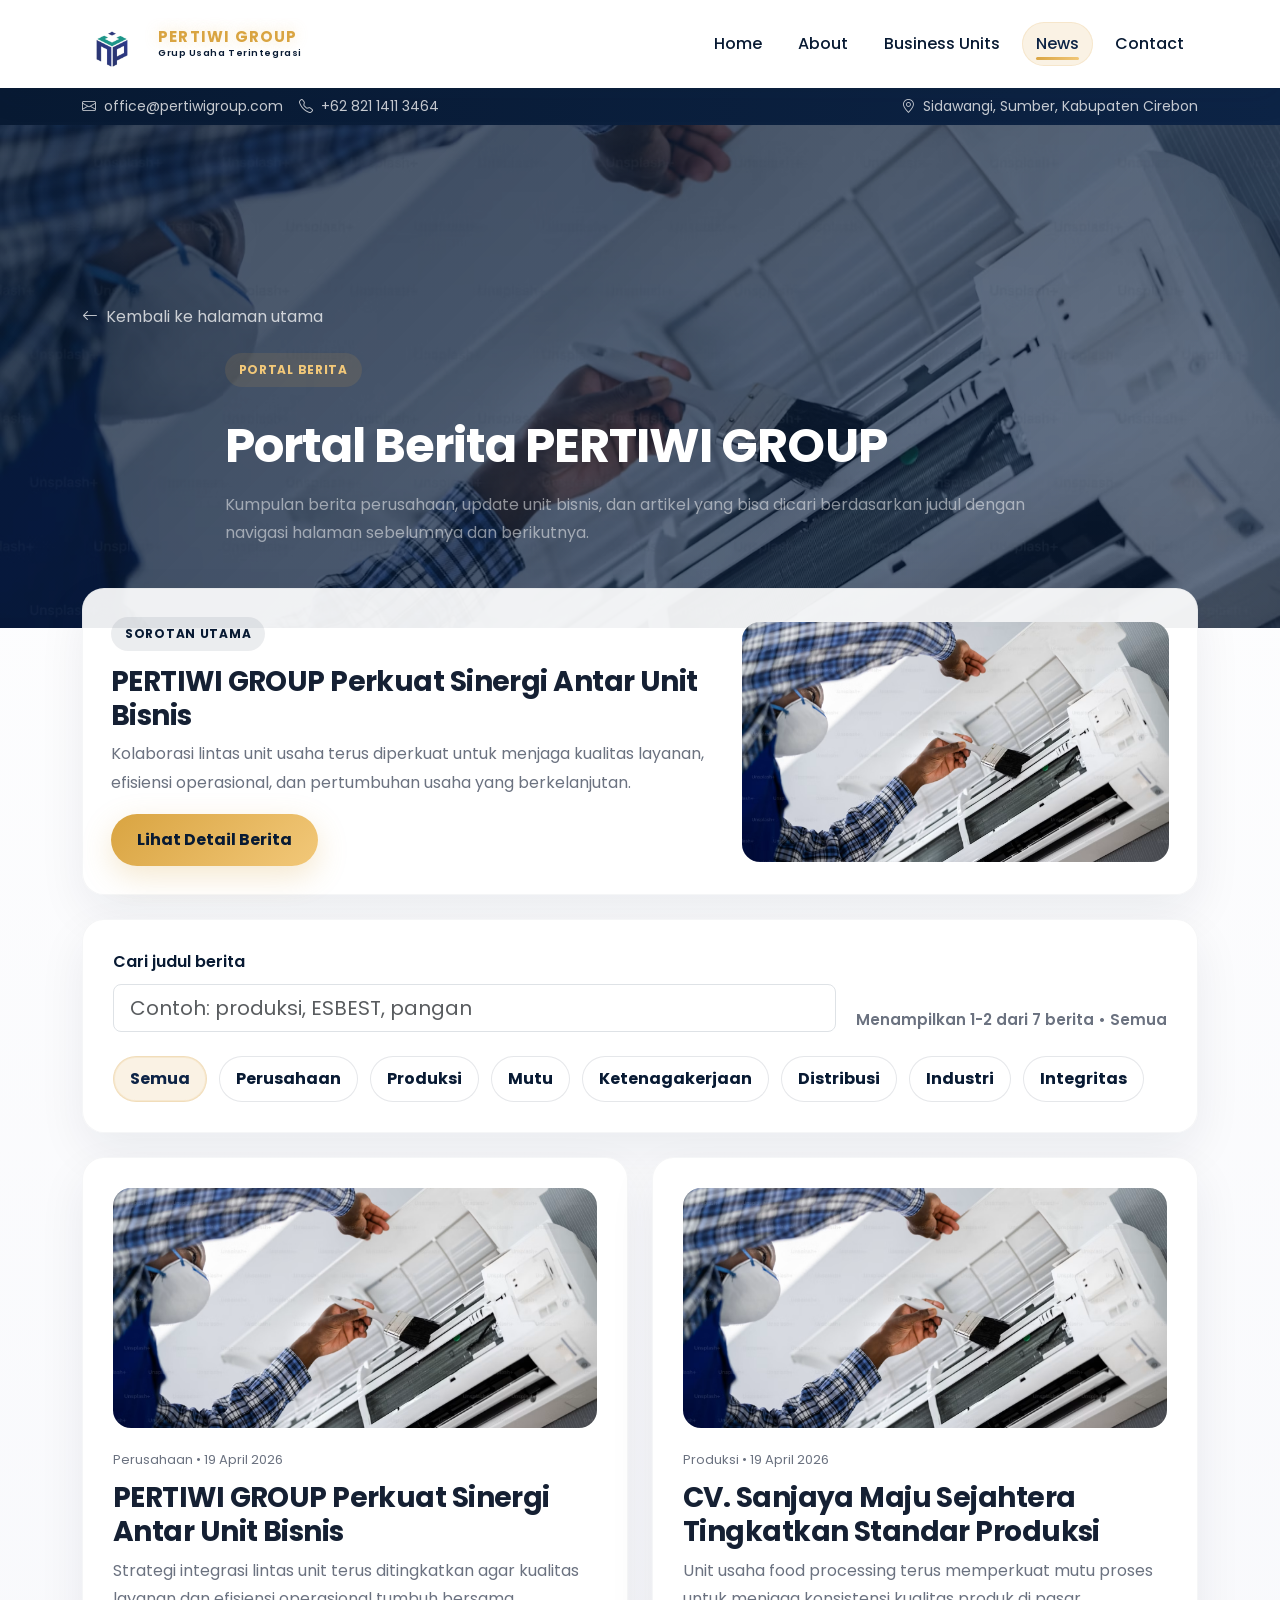
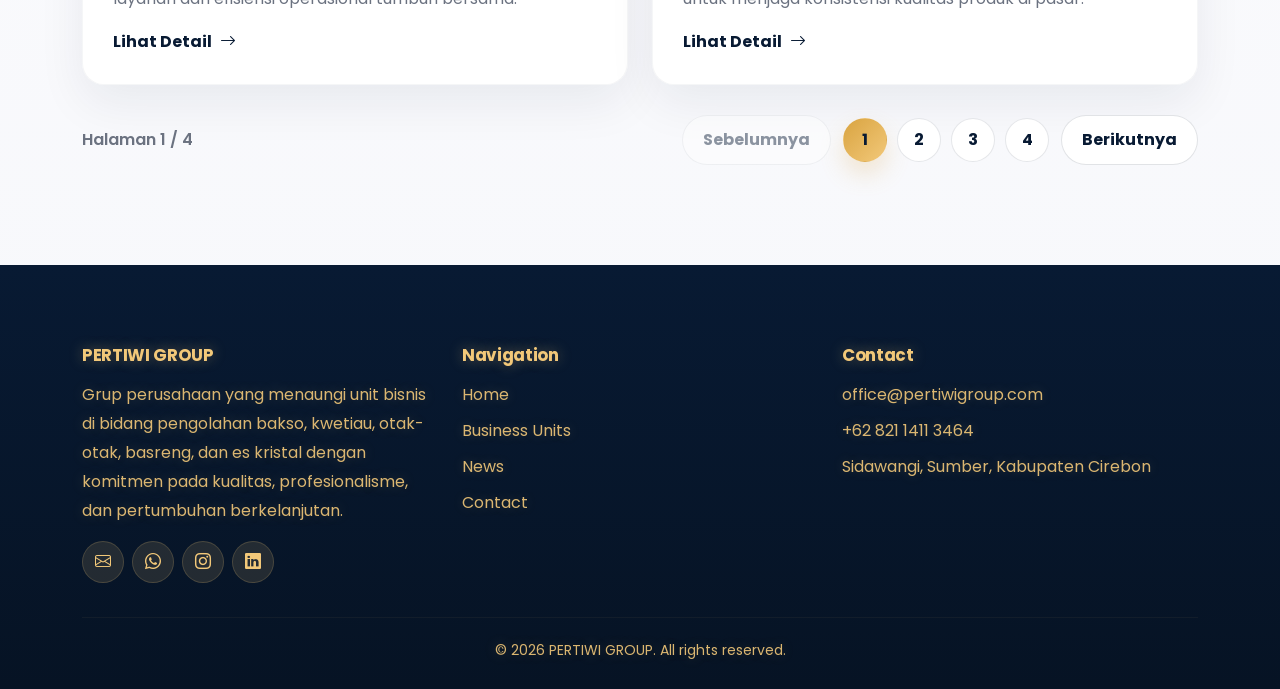
==== portal-berita.html @ 108f4291 "website cv nurkasa jaya pertiwi" ====
<!doctype html>
<html lang="id">
  <head>
    <meta charset="UTF-8" />
    <meta name="viewport" content="width=device-width, initial-scale=1.0" />
    <title>
      Portal Berita PERTIWI GROUP | Berita Perusahaan dan Unit Bisnis
    </title>
    <meta
      name="description"
      content="Portal berita resmi PERTIWI GROUP berisi informasi perusahaan, aktivitas unit bisnis, dan artikel industri dari PERTIWI GROUP di Cirebon."
    />
    <meta name="author" content="PERTIWI GROUP" />
    <meta name="robots" content="index,follow,max-image-preview:large" />
    <meta name="theme-color" content="#081a33" />
    <meta property="og:locale" content="id_ID" />
    <meta property="og:site_name" content="PERTIWI GROUP" />
    <meta property="og:type" content="website" />
    <meta
      property="og:title"
      content="Portal Berita PERTIWI GROUP | Berita Perusahaan dan Unit Bisnis"
    />
    <meta
      property="og:description"
      content="Portal berita resmi PERTIWI GROUP berisi informasi perusahaan, aktivitas unit bisnis, dan artikel industri dari PERTIWI GROUP di Cirebon."
    />
    <meta name="twitter:card" content="summary" />
    <meta
      name="twitter:title"
      content="Portal Berita PERTIWI GROUP | Berita Perusahaan dan Unit Bisnis"
    />
    <meta
      name="twitter:description"
      content="Portal berita resmi PERTIWI GROUP berisi informasi perusahaan, aktivitas unit bisnis, dan artikel industri dari PERTIWI GROUP di Cirebon."
    />

    <link rel="preconnect" href="https://fonts.googleapis.com" />
    <link rel="preconnect" href="https://fonts.gstatic.com" crossorigin />

    <link
      href="https://fonts.googleapis.com/css2?family=Poppins:wght@300;400;600;700&amp;display=swap"
      rel="stylesheet"
    />
    <link
      rel="stylesheet"
      href="https://cdnjs.cloudflare.com/ajax/libs/animate.css/4.1.1/animate.min.css"
    />
    <link
      href="https://cdn.jsdelivr.net/npm/bootstrap@5.3.3/dist/css/bootstrap.min.css"
      rel="stylesheet"
    />
    <link
      href="https://cdn.jsdelivr.net/npm/bootstrap-icons/font/bootstrap-icons.css"
      rel="stylesheet"
    />

    <link
      rel="shortcut icon"
      href="img/logo/logo-njp.jpeg"
      type="image/x-icon"
    />
    <link rel="stylesheet" href="css/style.css?v=20260424-3" />
  </head>
  <body>
    <div class="topbar py-2">
      <div
        class="container d-flex flex-wrap justify-content-between align-items-center gap-2 small text-white-50"
      >
        <div class="d-flex flex-wrap gap-3">
          <a class="topbar-link" href="mailto:office@pertiwigroup.com">
            <i class="bi bi-envelope me-2"></i>office@pertiwigroup.com
          </a>
          <a class="topbar-link" href="tel:+6282114113464">
            <i class="bi bi-telephone me-2"></i>+62 821 1411 3464
          </a>
        </div>
        <div>
          <a
            class="topbar-link"
            href="https://maps.google.com/?q=Seureuh+Beureum+Blok+Capar+03+Sidawangi+Sumber+Cirebon"
            target="_blank"
            rel="noopener noreferrer"
          >
            <i class="bi bi-geo-alt me-2"></i>Sidawangi, Sumber, Kabupaten
            Cirebon
          </a>
        </div>
      </div>
    </div>

    <nav
      class="navbar navbar-expand-lg fixed-top navbar-dark scrolled"
      id="mainNavbar"
    >
      <div class="container">
        <a
          class="navbar-brand fw-bold d-flex align-items-center gap-3"
          href="index.html#home"
        >
          <img
            src="img/logo/logo-njp.jpeg"
            alt="Logo PERTIWI GROUP"
            class="navbar-logo"
          />
          <span class="navbar-brand-text">
            <span class="navbar-brand-title">PERTIWI GROUP</span>
            <span class="navbar-brand-subtitle">Grup Usaha Terintegrasi</span>
          </span>
        </a>
        <button
          class="navbar-toggler border-0 shadow-none"
          type="button"
          data-bs-toggle="collapse"
          data-bs-target="#navbarNav"
          aria-controls="navbarNav"
          aria-expanded="false"
          aria-label="Buka navigasi"
        >
          <span><i class="bi bi-list fs-2"></i></span>
        </button>
        <div class="collapse navbar-collapse" id="navbarNav">
          <ul class="navbar-nav ms-auto align-items-lg-center gap-lg-2">
            <li class="nav-item">
              <a class="nav-link" href="index.html#home">Home</a>
            </li>
            <li class="nav-item">
              <a class="nav-link" href="index.html#about">About</a>
            </li>
            <li class="nav-item">
              <a class="nav-link" href="index.html#business">Business Units</a>
            </li>
            <li class="nav-item">
              <a
                class="nav-link active"
                href="portal-berita.html"
                aria-current="page"
                >News</a
              >
            </li>
            <li class="nav-item">
              <a class="nav-link" href="index.html#contact">Contact</a>
            </li>
          </ul>
        </div>
      </div>
    </nav>

    <header class="page-hero page-hero-news">
      <div class="container">
        <a class="breadcrumb-link" href="index.html#home">
          <i class="bi bi-arrow-left me-2"></i>Kembali ke halaman utama
        </a>
        <div class="row justify-content-center mt-4">
          <div class="col-xl-9">
            <span class="category-chip gold">Portal Berita</span>
            <h1 class="display-5 fw-bold mt-3">Portal Berita PERTIWI GROUP</h1>
            <p class="mt-3 mb-0 text-white-50">
              Kumpulan berita perusahaan, update unit bisnis, dan artikel yang
              bisa dicari berdasarkan judul dengan navigasi halaman sebelumnya
              dan berikutnya.
            </p>
          </div>
        </div>
      </div>
    </header>

    <main class="section-pad pt-0">
      <div class="container article-wrapper">
        <div class="feature-news premium-card mb-4">
          <div class="row align-items-center g-4">
            <div class="col-lg-7">
              <span class="category-chip">Sorotan Utama</span>
              <h3>PERTIWI GROUP Perkuat Sinergi Antar Unit Bisnis</h3>
              <p>
                Kolaborasi lintas unit usaha terus diperkuat untuk menjaga
                kualitas layanan, efisiensi operasional, dan pertumbuhan usaha
                yang berkelanjutan.
              </p>
              <a href="news/berita-detail.html" class="btn btn-gold"
                >Lihat Detail Berita</a
              >
            </div>
            <div class="col-lg-5">
              <div class="image-frame shadow-none mb-0">
                <img
                  src="img/logo/hero.jpg"
                  alt="Sorotan berita utama PERTIWI GROUP"
                />
              </div>
            </div>
          </div>
        </div>

        <div class="premium-card mb-4">
          <div class="portal-toolbar">
            <div class="portal-search-group">
              <label for="searchPortalNews">Cari judul berita</label>
              <input
                type="text"
                id="searchPortalNews"
                class="form-control form-control-lg"
                placeholder="Contoh: produksi, ESBEST, pangan"
              />
            </div>
            <div id="portalResultsInfo" class="portal-results-info">
              Menampilkan 1-2 dari 7 berita
            </div>
          </div>
          <div
            class="portal-filter-group mt-4"
            id="portalCategoryFilters"
            aria-label="Filter kategori berita"
          >
            <button
              type="button"
              class="portal-filter-btn active"
              data-news-filter="all"
            >
              Semua
            </button>
            <button
              type="button"
              class="portal-filter-btn"
              data-news-filter="perusahaan"
            >
              Perusahaan
            </button>
            <button
              type="button"
              class="portal-filter-btn"
              data-news-filter="produksi"
            >
              Produksi
            </button>
            <button
              type="button"
              class="portal-filter-btn"
              data-news-filter="mutu"
            >
              Mutu
            </button>
            <button
              type="button"
              class="portal-filter-btn"
              data-news-filter="ketenagakerjaan"
            >
              Ketenagakerjaan
            </button>
            <button
              type="button"
              class="portal-filter-btn"
              data-news-filter="distribusi"
            >
              Distribusi
            </button>
            <button
              type="button"
              class="portal-filter-btn"
              data-news-filter="industri"
            >
              Industri
            </button>
            <button
              type="button"
              class="portal-filter-btn"
              data-news-filter="integritas"
            >
              Integritas
            </button>
          </div>
        </div>

        <div class="row g-4" id="portalNewsList" data-page-size="2">
          <div
            class="col-md-6 portal-news-item"
            data-news-title="PERTIWI GROUP Perkuat Sinergi Antar Unit Bisnis"
            data-news-category="perusahaan"
          >
            <article class="premium-card news-card h-100">
              <div class="image-frame">
                <img src="img/logo/hero.jpg" alt="Sinergi antar unit bisnis" />
              </div>
              <div class="portal-news-meta">Perusahaan • 19 April 2026</div>
              <h3>PERTIWI GROUP Perkuat Sinergi Antar Unit Bisnis</h3>
              <p>
                Strategi integrasi lintas unit terus ditingkatkan agar kualitas
                layanan dan efisiensi operasional tumbuh bersama.
              </p>
              <a href="news/berita-detail.html" class="link-arrow"
                >Lihat Detail <i class="bi bi-arrow-right"></i
              ></a>
            </article>
          </div>

          <div
            class="col-md-6 portal-news-item"
            data-news-title="CV. Sanjaya Maju Sejahtera Tingkatkan Standar Produksi"
            data-news-category="produksi"
          >
            <article class="premium-card news-card h-100">
              <div class="image-frame">
                <img src="img/logo/hero.jpg" alt="Standar produksi SMS" />
              </div>
              <div class="portal-news-meta">Produksi • 19 April 2026</div>
              <h3>CV. Sanjaya Maju Sejahtera Tingkatkan Standar Produksi</h3>
              <p>
                Unit usaha food processing terus memperkuat mutu proses untuk
                menjaga konsistensi kualitas produk di pasar.
              </p>
              <a href="news/berita-produksi-sms.html" class="link-arrow"
                >Lihat Detail <i class="bi bi-arrow-right"></i
              ></a>
            </article>
          </div>

          <div
            class="col-md-6 portal-news-item"
            data-news-title="TEMBUS AUDIT BPOM: CV Sanjaya Maju Sejahtera Raih Peringkat B CPPOB (Cara Produksi Pangan Olahan yang Baik), Komitmen Gaspol Menuju Standar Lebih Tinggi"
            data-news-category="mutu"
          >
            <article class="premium-card news-card h-100">
              <div class="image-frame portal-news-photo">
                <img
                  src="img/logo/AC-Cassette.jpg"
                  alt="Audit CPPOB BPOM CV Sanjaya Maju Sejahtera"
                />
              </div>
              <div class="portal-news-meta">
                Mutu &amp; Keamanan Pangan • 5 Maret 2026
              </div>
              <h3>CV Sanjaya Maju Sejahtera Raih Peringkat B CPPOB</h3>
              <p>
                Hasil audit BPOM menjadi dorongan untuk memperkuat sistem
                produksi, pengendalian mutu, dan budaya keamanan pangan.
              </p>
              <a href="news/berita-hasil-bpom.html" class="link-arrow"
                >Lihat Detail <i class="bi bi-arrow-right"></i
              ></a>
            </article>
          </div>

          <div
            class="col-md-6 portal-news-item"
            data-news-title="PATUH &amp; BERBENAH: Pemeriksaan Ketenagakerjaan di CV Sanjaya Maju Sejahtera Dorong Peningkatan Sistem dan Kepatuhan"
            data-news-category="ketenagakerjaan"
          >
            <article class="premium-card news-card h-100">
              <div class="image-frame portal-news-photo">
                <img
                  src="img/logo/hero.jpg"
                  alt="Pemeriksaan ketenagakerjaan di CV Sanjaya Maju Sejahtera"
                />
              </div>
              <div class="portal-news-meta">
                Ketenagakerjaan • 14 Januari 2026
              </div>
              <h3>Pemeriksaan Ketenagakerjaan Dorong Sistem Lebih Patuh</h3>
              <p>
                CV Sanjaya Maju Sejahtera menindaklanjuti pemeriksaan melalui
                penguatan administrasi, dokumentasi, dan kepatuhan regulasi.
              </p>
              <a href="news/berita-audit-tenaga-kerja.html" class="link-arrow"
                >Lihat Detail <i class="bi bi-arrow-right"></i
              ></a>
            </article>
          </div>

          <div
            class="col-md-6 portal-news-item"
            data-news-title="ESBEST Perluas Layanan Distribusi Es Kristal"
            data-news-category="distribusi"
          >
            <article class="premium-card news-card h-100">
              <div class="image-frame">
                <img src="img/logo/hero.jpg" alt="Distribusi ESBEST" />
              </div>
              <div class="portal-news-meta">Distribusi • 19 April 2026</div>
              <h3>ESBEST Perluas Layanan Distribusi Es Kristal</h3>
              <p>
                Perluasan layanan dilakukan untuk menjawab kebutuhan pasar yang
                semakin berkembang dari sektor usaha dan industri.
              </p>
              <a href="news/berita-distribusi-esbest.html" class="link-arrow"
                >Lihat Detail <i class="bi bi-arrow-right"></i
              ></a>
            </article>
          </div>

          <div
            class="col-md-6 portal-news-item"
            data-news-title="SINERGI INDUSTRI & PENDIDIKAN: PT Bersama Bangun Pangan dan CV Sanjaya Maju Sejahtera Gandeng SMKN 6 Kuningan Tingkatkan Kompetensi Siswa Lewat PKL"
            data-news-category="industri"
          >
            <article class="premium-card news-card h-100">
              <div class="image-frame portal-news-photo">
                <img
                  src="img/logo/hero.jpg"
                  alt="Kerja sama industri dan pendidikan bersama SMKN 6 Kuningan"
                />
              </div>
              <div class="portal-news-meta">
                Industri &amp; Pendidikan • 19 April 2026
              </div>
              <h3>Sinergi Industri &amp; Pendidikan Lewat Program PKL</h3>
              <p>
                PT Bersama Bangun Pangan dan CV Sanjaya Maju Sejahtera
                menggandeng SMKN 6 Kuningan untuk meningkatkan kompetensi siswa.
              </p>
              <a
                href="news/berita-industri&amp;pendidikan.html"
                class="link-arrow"
                >Lihat Detail <i class="bi bi-arrow-right"></i
              ></a>
            </article>
          </div>

          <div
            class="col-md-6 portal-news-item"
            data-news-title="PERTIWI GROUP KOMITMEN KERJA DI HOTEL PATRA CIREBON: SATU VISI, SATU INTEGRITAS, SATU TUJUAN"
            data-news-category="integritas"
          >
            <article class="premium-card news-card h-100">
              <div class="image-frame portal-news-photo">
                <img
                  src="img/logo/hero.jpg"
                  alt="Kegiatan komitmen kerja PERTIWI GROUP di Hotel Patra Cirebon"
                />
              </div>
              <div class="portal-news-meta">Integritas • 8 Februari 2026</div>
              <h3>Komitmen Kerja PERTIWI GROUP di Hotel Patra Cirebon</h3>
              <p>
                Penandatanganan pakta integritas memperkuat budaya kerja
                profesional, transparan, dan selaras lintas unit usaha.
              </p>
              <a href="news/berita-integritas.html" class="link-arrow"
                >Lihat Detail <i class="bi bi-arrow-right"></i
              ></a>
            </article>
          </div>
        </div>

        <div id="portalNewsEmptyState" class="portal-empty-state d-none">
          Tidak ada judul berita yang cocok dengan pencarian tersebut.
        </div>

        <div class="portal-pagination">
          <div id="portalPageInfo" class="portal-page-info">Halaman 1 / 4</div>
          <div class="portal-pagination-actions">
            <button type="button" id="portalPrev" class="portal-nav-btn">
              Sebelumnya
            </button>
            <div id="portalPageNumbers" class="portal-page-numbers"></div>
            <button type="button" id="portalNext" class="portal-nav-btn">
              Berikutnya
            </button>
          </div>
        </div>
      </div>
    </main>

    <footer class="footer-section">
      <div class="container">
        <div class="row g-4">
          <div class="col-lg-4">
            <h4 class="text-white fw-bold mb-3">PERTIWI GROUP</h4>
            <p class="text-white-50">
              Grup perusahaan yang menaungi unit bisnis di bidang pengolahan
              bakso, kwetiau, otak-otak, basreng, dan es kristal dengan komitmen
              pada kualitas, profesionalisme, dan pertumbuhan berkelanjutan.
            </p>
            <div class="d-flex gap-2 mt-3">
              <a
                href="mailto:office@pertiwigroup.com"
                class="social-btn"
                aria-label="Kirim email ke PERTIWI GROUP"
                ><i class="bi bi-envelope"></i
              ></a>
              <a
                href="https://wa.me/6282114113464"
                target="_blank"
                rel="noopener noreferrer"
                class="social-btn"
                aria-label="Hubungi PERTIWI GROUP via WhatsApp"
                ><i class="bi bi-whatsapp"></i
              ></a>
              <a
                href="https://wa.me/628533388295"
                target="_blank"
                rel="noopener noreferrer"
                class="social-btn"
                aria-label="Kunjungi Instagram PERTIWI GROUP"
                ><i class="bi bi-instagram"></i
              ></a>
              <a
                href="https://maps.google.com/?q=Cipta+Regency+Tukmudal+Cirebon"
                target="_blank"
                rel="noopener noreferrer"
                class="social-btn"
                aria-label="Kunjungi LinkedIn PERTIWI GROUP"
                ><i class="bi bi-linkedin"></i
              ></a>
            </div>
          </div>
          <div class="col-lg-4">
            <h5 class="footer-title">Navigation</h5>
            <ul class="footer-links">
              <li><a href="index.html#home">Home</a></li>
              <li><a href="index.html#business">Business Units</a></li>
              <li><a href="portal-berita.html">News</a></li>
              <li><a href="index.html#contact">Contact</a></li>
            </ul>
          </div>
          <div class="col-lg-4">
            <h5 class="footer-title">Contact</h5>
            <ul class="footer-links">
              <li>
                <a
                  class="footer-contact-link"
                  href="mailto:office@pertiwigroup.com"
                  >office@pertiwigroup.com</a
                >
              </li>
              <li>
                <a class="footer-contact-link" href="tel:+6282114113464"
                  >+62 821 1411 3464</a
                >
              </li>
              <li>
                <a
                  class="footer-contact-link"
                  href="https://maps.google.com/?q=Seureuh+Beureum+Blok+Capar+03+Sidawangi+Sumber+Cirebon"
                  target="_blank"
                  rel="noopener noreferrer"
                  >Sidawangi, Sumber, Kabupaten Cirebon</a
                >
              </li>
            </ul>
          </div>
        </div>
        <hr class="footer-divider" />
        <div class="text-center text-white-50 small">
          &copy; <span id="currentYear">2026</span> PERTIWI GROUP. All rights
          reserved.
        </div>
      </div>
    </footer>

    <button class="back-to-top" id="backToTop" aria-label="Kembali ke atas">
      <i class="bi bi-arrow-up"></i>
    </button>

    <script src="https://cdn.jsdelivr.net/npm/bootstrap@5.3.3/dist/js/bootstrap.bundle.min.js"></script>
    <script src="js/main.js?v=20260424-3"></script>
  </body>
</html>
---- css/style.css ----
:root {
  --navy: #081a33;
  --navy-2: #0d2446;
  --gold: #d9a441;
  --gold-2: #f2c879;
  --soft: #f5f7fb;
  --text: #152033;
  --muted: #6b7280;
  --white: #ffffff;
  --line: rgba(255, 255, 255, 0.08);
  --shadow: 0 18px 50px rgba(8, 26, 51, 0.08);
  --shadow-strong: 0 25px 70px rgba(8, 26, 51, 0.16);
  --radius: 22px;
  --navbar-height: 88px;
}

* {
  box-sizing: border-box;
  scroll-behavior: smooth;
}

html,
body {
  overflow-x: hidden;
}

html {
  scroll-padding-top: calc(var(--navbar-height) + 20px);
}

body {
  font-family: "Poppins", sans-serif;
  color: var(--text);
  background:
    radial-gradient(circle at top, rgba(217, 164, 65, 0.08), transparent 22%),
    linear-gradient(180deg, #ffffff 0%, #f6f7fb 100%);
  padding-top: var(--navbar-height);
}

h1,
h2,
h3,
h4,
h5 {
  font-weight: 700;
  letter-spacing: -0.02em;
}

.fw-black {
  font-weight: 700;
}

p {
  color: var(--muted);
  line-height: 1.8;
}

.topbar {
  background: linear-gradient(90deg, var(--navy), var(--navy-2));
}

.topbar-link {
  color: rgba(255, 255, 255, 0.78);
  text-decoration: none;
  transition: color 0.25s ease;
}

.topbar-link:hover,
.topbar-link:focus {
  color: #fff;
}

#mainNavbar {
  top: 0;
  z-index: 1045;
  min-height: var(--navbar-height);
  transition:
    background 0.35s ease,
    box-shadow 0.35s ease;
  background: rgba(255, 255, 255, 0.96);
  backdrop-filter: blur(14px);
  box-shadow: 0 10px 28px rgba(8, 26, 51, 0.08);
}

#mainNavbar.scrolled {
  background: rgba(255, 255, 255, 0.98);
  box-shadow: 0 14px 34px rgba(8, 26, 51, 0.12);
}

.navbar-brand {
  font-size: 1rem;
  color: var(--gold);
}

.navbar-brand:hover,
.navbar-brand:focus {
  color: var(--gold);
}

.navbar-logo {
  width: 60px;
  height: 60px;
  border-radius: 16px;
  object-fit: contain;
  background: transparent;
  padding: 5px;
  transition: transform 0.28s ease;
}

.navbar-brand-text {
  display: flex;
  flex-direction: column;
  gap: 3px;
  min-width: 0;
  transition:
    transform 0.28s ease,
    opacity 0.28s ease;
}

.navbar-brand-title {
  font-size: 0.94rem;
  line-height: 1;
  letter-spacing: 0.08em;
  text-transform: uppercase;
  color: var(--gold);
  text-shadow: 0 0 14px rgba(242, 200, 121, 0.42);
}

.navbar-brand-subtitle {
  font-size: 0.58rem;
  line-height: 1.2;
  font-weight: 600;
  letter-spacing: 0.06em;
  color: var(--navy);
  text-transform: none;
  white-space: normal;
}

#mainNavbar.menu-open .navbar-logo {
  transform: scale(0.92);
}

#mainNavbar.menu-open .navbar-brand-text {
  opacity: 0.8;
  transform: translateY(-1px);
}

.brand-mark {
  width: 42px;
  height: 42px;
  display: inline-flex;
  align-items: center;
  justify-content: center;
  border-radius: 14px;
  background: linear-gradient(135deg, var(--gold), var(--gold-2));
  color: var(--navy);
  font-weight: 700;
}

.nav-link {
  position: relative;
  display: inline-flex;
  align-items: center;
  padding: 10px 14px !important;
  border-radius: 999px;
  color: var(--navy) !important;
  font-weight: 500;
  transition:
    color 0.25s ease,
    background-color 0.25s ease,
    box-shadow 0.25s ease;
}

.mobile-nav-link-icon,
.mobile-nav-cta-icon {
  display: none;
}

.nav-link-label,
.nav-cta-label {
  display: inline;
}

.nav-link::after {
  content: "";
  position: absolute;
  left: 14px;
  right: 14px;
  bottom: 6px;
  height: 3px;
  border-radius: 999px;
  background: linear-gradient(135deg, var(--gold), var(--gold-2));
  transform: scaleX(0);
  transform-origin: center;
  transition: transform 0.25s ease;
}

.nav-link:hover,
.nav-link.active {
  background: rgba(217, 164, 65, 0.14);
  color: var(--navy-2) !important;
  box-shadow: inset 0 0 0 1px rgba(217, 164, 65, 0.15);
}

.nav-link:hover::after,
.nav-link.active::after {
  transform: scaleX(1);
}

#mainNavbar .navbar-toggler i {
  color: var(--navy) !important;
  transition:
    transform 0.25s ease,
    color 0.25s ease;
}

#mainNavbar.menu-open .navbar-toggler {
  background: rgba(217, 164, 65, 0.16);
  box-shadow: inset 0 0 0 1px rgba(217, 164, 65, 0.18);
}

#mainNavbar.menu-open .navbar-toggler i {
  color: var(--gold) !important;
  transform: scale(1.04);
}

.hero-section {
  min-height: 100vh;
  position: relative;
  background:
    linear-gradient(120deg, rgba(8, 26, 51, 0.8), rgba(8, 26, 51, 0.5)),
    url("../img/logo/hero.jpg") center/cover no-repeat;
  background-color: #091b2f;
}

.hero-overlay {
  position: absolute;
  inset: 0;
  background:
    radial-gradient(
      circle at top right,
      rgba(217, 164, 65, 0.2),
      transparent 28%
    ),
    linear-gradient(
      90deg,
      rgba(8, 26, 51, 0.96) 0%,
      rgba(8, 26, 51, 0.84) 28%,
      rgba(8, 26, 51, 0.42) 64%,
      rgba(8, 26, 51, 0.58) 100%
    );
}

.hero-pill,
.section-kicker {
  display: inline-block;
  padding: 8px 16px;
  border-radius: 999px;
  font-size: 13px;
  font-weight: 700;
  letter-spacing: 0.06em;
  text-transform: uppercase;
}

.hero-pill {
  background: rgba(255, 255, 255, 0.08);
  border: 1px solid rgba(255, 255, 255, 0.12);
  color: #fff;
  box-shadow: 0 10px 28px rgba(8, 26, 51, 0.06);
  backdrop-filter: blur(8px);
}

.hero-section h1 {
  letter-spacing: -0.045em;
  text-shadow: 0 10px 32px rgba(8, 26, 51, 0.22);
}

.hero-stats {
  margin-top: 2rem;
}

.hero-stats .glass-card {
  min-height: 120px;
  display: flex;
  flex-direction: column;
  justify-content: center;
  background: rgba(255, 255, 255, 0.08);
  border: 1px solid rgba(255, 255, 255, 0.14);
  box-shadow: inset 0 1px 0 rgba(255, 255, 255, 0.08);
}

.hero-text {
  max-width: 760px;
  color: rgba(255, 255, 255, 0.9);
  font-size: 1.08rem;
  line-height: 1.8;
  text-shadow: 0 8px 18px rgba(8, 26, 51, 0.18);
}

.hero-panel {
  margin-left: auto;
  width: min(100%, 370px);
  padding: 26px 24px;
  border-radius: 28px;
  background: rgba(10, 18, 32, 0.44);
  border: 1px solid rgba(255, 255, 255, 0.12);
  backdrop-filter: blur(12px);
  box-shadow: 0 28px 60px rgba(8, 26, 51, 0.24);
}

.hero-panel-badge {
  display: inline-flex;
  padding: 8px 12px;
  border-radius: 999px;
  background: rgba(217, 164, 65, 0.14);
  border: 1px solid rgba(217, 164, 65, 0.2);
  color: var(--gold-2);
  font-size: 0.72rem;
  font-weight: 700;
  letter-spacing: 0.08em;
  text-transform: uppercase;
}

.hero-panel h3 {
  color: #fff;
  font-size: 1.55rem;
  line-height: 1.35;
  margin: 18px 0 18px;
}

.hero-panel-list {
  list-style: none;
  padding: 0;
  margin: 0;
  display: grid;
  gap: 12px;
}

.hero-panel-list li {
  display: flex;
  align-items: center;
  gap: 10px;
  color: rgba(255, 255, 255, 0.82);
  font-size: 0.96rem;
  line-height: 1.6;
}

.hero-panel-list i {
  color: var(--gold-2);
  font-size: 1rem;
}

.hero-panel-footer {
  margin-top: 22px;
  padding-top: 18px;
  border-top: 1px solid rgba(255, 255, 255, 0.08);
  display: flex;
  align-items: center;
  justify-content: space-between;
  gap: 14px;
}

.hero-panel-footer strong {
  display: block;
  color: #fff;
  font-size: 1.7rem;
  line-height: 1;
}

.hero-panel-footer span {
  display: block;
  color: rgba(255, 255, 255, 0.72);
  font-size: 0.75rem;
  margin-top: 4px;
}

.hero-section h1 {
  color: #fff;
}

.trust-strip-section {
  position: relative;
  margin-top: -58px;
  z-index: 4;
}

.trust-strip {
  display: grid;
  grid-template-columns: repeat(4, minmax(0, 1fr));
  gap: 16px;
  padding: 24px;
  border-radius: 28px;
  background: rgba(255, 255, 255, 0.96);
  border: 1px solid rgba(8, 26, 51, 0.06);
  box-shadow: 0 24px 60px rgba(8, 26, 51, 0.14);
  backdrop-filter: blur(14px);
}

.trust-strip-item {
  display: flex;
  align-items: flex-start;
  gap: 14px;
  padding: 8px;
}

.trust-strip-icon {
  width: 52px;
  height: 52px;
  flex-shrink: 0;
  display: inline-flex;
  align-items: center;
  justify-content: center;
  border-radius: 18px;
  background: linear-gradient(
    135deg,
    rgba(217, 164, 65, 0.14),
    rgba(217, 164, 65, 0.28)
  );
  color: var(--gold);
  font-size: 1.3rem;
}

.trust-strip-label {
  display: block;
  margin-bottom: 6px;
  color: var(--gold);
  font-size: 0.78rem;
  font-weight: 700;
  letter-spacing: 0.08em;
  text-transform: uppercase;
}

.trust-strip-text {
  display: block;
  color: var(--navy);
  font-weight: 700;
  line-height: 1.45;
}

.glass-card {
  border-radius: 18px;
  background: rgba(255, 255, 255, 0.08);
  border: 1px solid rgba(255, 255, 255, 0.14);
  padding: 22px 16px;
  backdrop-filter: blur(10px);
}

.glass-card h3,
.glass-card p {
  color: #fff;
  margin-bottom: 0;
}

.glass-card h3 {
  font-size: 1.8rem;
}

.glass-card p {
  font-size: 0.95rem;
  opacity: 0.85;
  margin-top: 6px;
}

.btn-gold {
  background: linear-gradient(135deg, var(--gold), var(--gold-2));
  color: var(--navy);
  border: none;
  border-radius: 999px;
  padding: 14px 26px;
  font-weight: 700;
  box-shadow: 0 10px 30px rgba(217, 164, 65, 0.25);
}

.btn-gold:hover {
  color: var(--navy);
  transform: translateY(-1px);
}

.btn-glass {
  background: rgba(255, 255, 255, 0.08);
  color: #fff;
  border: 1px solid rgba(255, 255, 255, 0.16);
  border-radius: 999px;
  padding: 14px 26px;
  font-weight: 700;
  backdrop-filter: blur(8px);
}

.btn-glass:hover {
  color: #fff;
  background: rgba(255, 255, 255, 0.14);
}

.section-pad {
  padding: 100px 0;
}

.section-soft {
  background: linear-gradient(180deg, #f8fbff 0%, #f3f6fb 100%);
}

.section-dark {
  background: linear-gradient(180deg, var(--navy) 0%, #0d2343 100%);
}

.section-heading {
  margin-bottom: 52px;
}

.section-kicker {
  background: rgba(8, 26, 51, 0.08);
  color: var(--navy);
  margin-bottom: 14px;
}

.section-kicker.light {
  background: rgba(255, 255, 255, 0.08);
  color: #fff;
}

.section-heading h2 {
  font-size: clamp(2.1rem, 3vw, 2.8rem);
  color: var(--navy);
  margin-bottom: 14px;
  line-height: 1.15;
}

.section-dark .section-heading h2 {
  color: #fff;
}

.section-heading p {
  max-width: 760px;
  margin: 0 auto;
}

.section-heading.text-start p {
  margin: 0;
}

.premium-card {
  background: rgba(255, 255, 255, 0.92);
  border-radius: var(--radius);
  padding: 30px;
  box-shadow: 0 18px 48px rgba(8, 26, 51, 0.07);
  border: 1px solid rgba(8, 26, 51, 0.04);
  transition: all 0.35s ease;
}

.premium-card:hover {
  transform: translateY(-7px);
  box-shadow: 0 24px 58px rgba(8, 26, 51, 0.12);
  border-color: rgba(217, 164, 65, 0.18);
}

.premium-card-dark {
  background: rgba(255, 255, 255, 0.04);
  border: 1px solid var(--line);
  box-shadow: none;
}

.premium-card-dark h3,
.premium-card-dark h4 {
  color: #fff;
}

.premium-card-dark p {
  color: rgba(255, 255, 255, 0.7);
}

.icon-badge {
  width: 62px;
  height: 62px;
  border-radius: 18px;
  display: inline-flex;
  align-items: center;
  justify-content: center;
  background: linear-gradient(
    135deg,
    rgba(217, 164, 65, 0.12),
    rgba(217, 164, 65, 0.24)
  );
  color: var(--gold);
  font-size: 1.45rem;
  margin-bottom: 18px;
}

.styled-list {
  padding-left: 1.1rem;
}

.styled-list li {
  margin-bottom: 10px;
  color: var(--muted);
}

.image-frame {
  overflow: hidden;
  border-radius: 18px;
  margin-bottom: 22px;
}

.image-frame img {
  width: 100%;
  height: 240px;
  object-fit: cover;
  transition: transform 0.6s ease;
}

.contain-frame {
  display: flex;
  align-items: center;
  justify-content: center;
  min-height: 240px;
  background:
    radial-gradient(circle at top, rgba(217, 164, 65, 0.12), transparent 55%),
    linear-gradient(160deg, #ffffff, #eef3fb);
  border: 1px solid rgba(8, 26, 51, 0.06);
}

.contain-frame img {
  max-width: calc(100% - 48px);
  max-height: 160px;
  height: auto;
  object-fit: contain;
}

.business-grid {
  align-items: stretch;
}

.business-card {
  display: flex;
  flex-direction: column;
  padding: 26px;
}

.business-logo-frame {
  min-height: 210px;
  margin-bottom: 20px;
  background:
    radial-gradient(circle at top, rgba(217, 164, 65, 0.16), transparent 52%),
    linear-gradient(160deg, #ffffff, #eef4fb);
  border: 1px solid rgba(8, 26, 51, 0.08);
}

.business-logo-frame img {
  max-width: min(100%, 210px);
  max-height: 120px;
}

.business-unit-code {
  display: inline-flex;
  align-items: center;
  padding: 7px 12px;
  border-radius: 999px;
  background: rgba(8, 26, 51, 0.06);
  color: var(--navy);
  font-size: 12px;
  font-weight: 700;
  letter-spacing: 0.06em;
  text-transform: uppercase;
}

.business-card h3 {
  font-size: 1.35rem;
  line-height: 1.4;
  margin-bottom: 12px;
}

.partner-section {
  position: relative;
  overflow: hidden;
  background:
    radial-gradient(
      circle at 12% 18%,
      rgba(217, 164, 65, 0.16),
      transparent 28%
    ),
    linear-gradient(135deg, #081a33 0%, #102f58 100%);
}

.partner-section .section-kicker {
  color: var(--gold-2);
}

.partner-section .section-heading h2 {
  color: var(--white);
}

.partner-section .section-heading p {
  color: rgba(255, 255, 255, 0.72);
}

.partner-showcase {
  display: grid;
  grid-template-columns: minmax(220px, 0.8fr) minmax(0, 1.2fr);
  align-items: center;
  gap: clamp(28px, 6vw, 76px);
  max-width: 980px;
  margin: 0 auto;
  padding: clamp(24px, 5vw, 52px);
  border: 1px solid rgba(242, 200, 121, 0.28);
  border-radius: var(--radius);
  background: rgba(255, 255, 255, 0.07);
  box-shadow: 0 24px 70px rgba(0, 0, 0, 0.18);
}

.partner-logo-frame {
  display: flex;
  align-items: center;
  justify-content: center;
  aspect-ratio: 1;
  max-width: 270px;
  margin: 0 auto;
  padding: 20px;
  border-radius: 20px;
  background: #ffffff;
  box-shadow: 0 16px 34px rgba(0, 0, 0, 0.18);
}

.partner-logo-frame img {
  width: 100%;
  height: 100%;
  object-fit: contain;
}

.partner-label {
  display: inline-flex;
  align-items: center;
  gap: 8px;
  margin-bottom: 14px;
  color: var(--gold-2);
  font-size: 0.78rem;
  font-weight: 700;
  letter-spacing: 0.12em;
  text-transform: uppercase;
}

.partner-label::before {
  width: 28px;
  height: 2px;
  background: var(--gold);
  content: "";
}

.partner-copy h3 {
  color: var(--white);
  font-size: clamp(1.5rem, 3vw, 2.15rem);
  line-height: 1.25;
  margin-bottom: 16px;
}

.partner-copy p {
  max-width: 600px;
  margin-bottom: 22px;
  color: rgba(255, 255, 255, 0.76);
}

.partner-meta {
  display: flex;
  flex-wrap: wrap;
  gap: 10px 22px;
  color: rgba(255, 255, 255, 0.9);
  font-size: 0.88rem;
  font-weight: 600;
}

.partner-meta span {
  display: inline-flex;
  align-items: center;
  gap: 8px;
}

.partner-meta i {
  color: var(--gold-2);
}

.business-summary {
  margin-bottom: 18px;
}

.business-points {
  list-style: none;
  padding: 0;
  margin: 0 0 22px;
  display: grid;
  gap: 12px;
}

.business-points li {
  display: flex;
  align-items: flex-start;
  gap: 12px;
}

.business-points i {
  color: var(--gold);
  font-size: 1rem;
  margin-top: 3px;
}

.business-points span {
  color: var(--muted);
  line-height: 1.65;
}

.business-card .link-arrow {
  margin-top: auto;
}

.corporate-spotlight {
  background: linear-gradient(160deg, #ffffff, #f6f9fd);
}

.corporate-spotlight h3 {
  font-size: 1.55rem;
  line-height: 1.35;
  margin-bottom: 12px;
}

.corporate-metrics {
  display: grid;
  grid-template-columns: repeat(2, minmax(0, 1fr));
  gap: 14px;
  margin-top: 24px;
}

.corporate-metric {
  padding: 16px;
  border-radius: 18px;
  background: rgba(8, 26, 51, 0.03);
  border: 1px solid rgba(8, 26, 51, 0.06);
}

.corporate-metric strong {
  display: block;
  color: var(--navy);
  margin-bottom: 6px;
  font-size: 0.98rem;
}

.corporate-metric span {
  display: block;
  color: var(--muted);
  font-size: 0.94rem;
  line-height: 1.65;
}

.corporate-tag {
  display: inline-flex;
  align-items: center;
  justify-content: center;
  padding: 8px 14px;
  border-radius: 999px;
  background: rgba(8, 26, 51, 0.06);
  color: var(--navy);
  font-size: 0.76rem;
  font-weight: 700;
  letter-spacing: 0.08em;
  text-transform: uppercase;
}

.operating-model-card h3 {
  font-size: 1.45rem;
  line-height: 1.4;
}

.operating-points {
  display: grid;
  grid-template-columns: repeat(2, minmax(0, 1fr));
  gap: 16px;
  margin-top: 24px;
}

.operating-point {
  display: flex;
  align-items: flex-start;
  gap: 14px;
  padding: 18px;
  border-radius: 20px;
  background: linear-gradient(160deg, #ffffff, #f5f8fc);
  border: 1px solid rgba(8, 26, 51, 0.06);
}

.operating-point-number {
  width: 42px;
  height: 42px;
  flex-shrink: 0;
  display: inline-flex;
  align-items: center;
  justify-content: center;
  border-radius: 14px;
  background: linear-gradient(135deg, var(--gold), var(--gold-2));
  color: var(--navy);
  font-size: 0.82rem;
  font-weight: 700;
  letter-spacing: 0.08em;
}

.operating-point-content h4 {
  font-size: 1rem;
  color: var(--navy);
  margin-bottom: 6px;
}

.operating-point-content p {
  margin-bottom: 0;
  font-size: 0.94rem;
  line-height: 1.65;
}

.image-frame.tall img {
  height: 360px;
}

.business-card:hover img,
.news-card:hover img,
.gallery-grid .image-frame:hover img {
  transform: scale(1.06);
}

.category-chip {
  display: inline-flex;
  align-items: center;
  gap: 6px;
  padding: 8px 14px;
  border-radius: 999px;
  background: rgba(8, 26, 51, 0.08);
  color: var(--navy);
  font-size: 12px;
  font-weight: 700;
  text-transform: uppercase;
  letter-spacing: 0.06em;
  margin-bottom: 14px;
}

.category-chip.gold {
  background: rgba(217, 164, 65, 0.12);
  color: var(--gold-2);
}

.link-arrow {
  display: inline-flex;
  align-items: center;
  gap: 8px;
  text-decoration: none;
  font-weight: 700;
  color: var(--navy);
}

.link-arrow.light {
  color: var(--gold-2);
}

.news-search-wrap {
  min-width: min(100%, 320px);
}

.news-search-wrap .form-control,
.contact-form-card .form-control {
  border-radius: 16px;
  border: 1px solid #d8dee8;
  padding: 14px 16px;
  box-shadow: none;
}

.news-meta {
  color: rgba(255, 255, 255, 0.6);
  font-size: 13px;
  margin-bottom: 12px;
}

.feature-news {
  padding: 28px;
}

.media-center-shell {
  padding: 32px;
  background: linear-gradient(
    180deg,
    rgba(255, 255, 255, 0.06),
    rgba(255, 255, 255, 0.02)
  );
  border: 1px solid rgba(255, 255, 255, 0.08);
}

.media-feature {
  display: flex;
  flex-direction: column;
}

.media-feature-frame img {
  height: 340px;
}

.media-list {
  display: grid;
  gap: 16px;
}

.media-list-item {
  display: grid;
  grid-template-columns: 150px minmax(0, 1fr);
  gap: 16px;
  padding: 16px;
  border-radius: 22px;
  background: rgba(255, 255, 255, 0.05);
  border: 1px solid rgba(255, 255, 255, 0.08);
  text-decoration: none;
  transition:
    transform 0.25s ease,
    border-color 0.25s ease,
    background-color 0.25s ease,
    box-shadow 0.25s ease;
}

.media-list-item:hover {
  transform: translateY(-3px);
  border-color: rgba(242, 200, 121, 0.28);
  background: rgba(255, 255, 255, 0.08);
  box-shadow: 0 20px 34px rgba(0, 0, 0, 0.12);
}

.media-list-thumb {
  overflow: hidden;
  border-radius: 16px;
  min-height: 156px;
}

.media-list-thumb img {
  width: 100%;
  height: 100%;
  object-fit: cover;
}

.media-list-thumb-logo {
  display: flex;
  align-items: center;
  justify-content: center;
  background:
    radial-gradient(circle at top, rgba(217, 164, 65, 0.14), transparent 58%),
    linear-gradient(160deg, #f7f9fc, #edf3fb);
  border: 1px solid rgba(255, 255, 255, 0.08);
}

.media-list-thumb-logo img {
  width: auto;
  height: auto;
  max-width: 92px;
  max-height: 92px;
  object-fit: contain;
}

.media-list-thumb-news {
  position: relative;
  background: #eef3fb;
  border: 1px solid rgba(255, 255, 255, 0.1);
  box-shadow: inset 0 0 0 1px rgba(255, 255, 255, 0.04);
}

.media-list-thumb-news img {
  width: 100%;
  height: 100%;
  object-fit: cover;
  object-position: center 50%;
  filter: saturate(0.98) contrast(1.03);
}

.media-list-body {
  display: flex;
  flex-direction: column;
}

.media-list-meta {
  color: rgba(255, 255, 255, 0.62);
  font-size: 13px;
  margin-bottom: 10px;
}

.media-list-body h4 {
  color: #fff;
  font-size: 1.08rem;
  line-height: 1.45;
  margin-bottom: 10px;
}

.media-list-body p {
  color: rgba(255, 255, 255, 0.74);
  margin-bottom: 14px;
  line-height: 1.68;
}

.media-list-body .link-arrow {
  margin-top: auto;
}

.news-empty-state {
  margin-top: 28px;
  padding: 22px 24px;
  border: 1px dashed rgba(255, 255, 255, 0.2);
  border-radius: 18px;
  color: rgba(255, 255, 255, 0.7);
  text-align: center;
}

.portal-toolbar {
  display: flex;
  flex-wrap: wrap;
  align-items: end;
  justify-content: space-between;
  gap: 20px;
}

.portal-search-group {
  flex: 1 1 360px;
}

.portal-search-group label {
  display: block;
  margin-bottom: 10px;
  color: var(--navy);
  font-weight: 600;
}

.portal-results-info {
  color: var(--muted);
  font-size: 0.95rem;
  font-weight: 600;
}

.portal-filter-group {
  display: flex;
  flex-wrap: wrap;
  gap: 12px;
}

.portal-filter-btn {
  border: 1px solid rgba(8, 26, 51, 0.1);
  border-radius: 999px;
  padding: 10px 16px;
  background: #fff;
  color: var(--navy);
  font-weight: 700;
  transition:
    background-color 0.25s ease,
    color 0.25s ease,
    box-shadow 0.25s ease,
    border-color 0.25s ease;
}

.portal-filter-btn:hover,
.portal-filter-btn.active {
  background: rgba(217, 164, 65, 0.14);
  color: var(--navy-2);
  border-color: rgba(217, 164, 65, 0.26);
  box-shadow: inset 0 0 0 1px rgba(217, 164, 65, 0.12);
}

.portal-news-meta {
  color: var(--muted);
  font-size: 13px;
  margin-bottom: 12px;
}

.portal-news-photo {
  position: relative;
  background: #eef3fb;
  border: 1px solid rgba(8, 26, 51, 0.08);
  box-shadow: 0 14px 34px rgba(8, 26, 51, 0.1);
}

.portal-news-photo img {
  height: 260px;
  object-fit: cover;
  object-position: center 48%;
  filter: saturate(0.98) contrast(1.03);
}

.portal-empty-state {
  margin-top: 28px;
  padding: 24px;
  border: 1px dashed rgba(8, 26, 51, 0.15);
  border-radius: 20px;
  background: #fff;
  color: var(--muted);
  text-align: center;
}

.portal-pagination {
  display: flex;
  flex-wrap: wrap;
  align-items: center;
  justify-content: space-between;
  gap: 18px;
  margin-top: 30px;
}

.portal-page-info {
  color: var(--muted);
  font-weight: 600;
}

.portal-pagination-actions {
  display: flex;
  flex-wrap: wrap;
  align-items: center;
  gap: 12px;
}

.portal-page-numbers {
  display: flex;
  flex-wrap: wrap;
  align-items: center;
  gap: 10px;
}

.portal-page-btn {
  width: 44px;
  height: 44px;
  border: 1px solid rgba(8, 26, 51, 0.1);
  border-radius: 50%;
  background: #fff;
  color: var(--navy);
  font-weight: 700;
  transition:
    transform 0.25s ease,
    box-shadow 0.25s ease,
    background-color 0.25s ease,
    color 0.25s ease;
}

.portal-page-btn:hover {
  transform: translateY(-1px);
  box-shadow: 0 10px 24px rgba(8, 26, 51, 0.08);
}

.portal-page-btn.active {
  background: linear-gradient(135deg, var(--gold), var(--gold-2));
  color: var(--navy);
  border-color: transparent;
  box-shadow: 0 12px 24px rgba(217, 164, 65, 0.24);
}

.portal-nav-btn {
  min-width: 118px;
  border: 1px solid rgba(8, 26, 51, 0.12);
  border-radius: 999px;
  padding: 12px 20px;
  background: #fff;
  color: var(--navy);
  font-weight: 700;
  transition:
    transform 0.25s ease,
    box-shadow 0.25s ease,
    border-color 0.25s ease;
}

.portal-nav-btn:not(:disabled):hover {
  transform: translateY(-1px);
  border-color: rgba(217, 164, 65, 0.28);
  box-shadow: 0 10px 26px rgba(8, 26, 51, 0.08);
}

.portal-nav-btn:disabled {
  opacity: 0.45;
  cursor: not-allowed;
  box-shadow: none;
}

.map-frame {
  overflow: hidden;
  border-radius: 24px;
  box-shadow: var(--shadow-strong);
  min-height: 420px;
}

.map-frame iframe {
  width: 100%;
  min-height: 420px;
  border: 0;
}

.contact-item {
  display: flex;
  align-items: center;
  gap: 14px;
  padding: 14px 0;
  border-bottom: 1px solid rgba(8, 26, 51, 0.08);
}

.contact-item:last-child {
  border-bottom: none;
  padding-bottom: 0;
}

.contact-item i {
  color: var(--gold);
  font-size: 1.2rem;
}

.contact-item-link {
  color: var(--text);
  text-decoration: none;
  line-height: 1.7;
}

.contact-item-link:hover,
.contact-item-link:focus {
  color: var(--navy);
}

.contact-form-card .invalid-feedback {
  font-size: 0.9rem;
}

.form-helper-text {
  font-size: 0.94rem;
  color: var(--muted);
  line-height: 1.7;
}

.cta-banner {
  border-radius: 30px;
  padding: 38px;
  background: linear-gradient(135deg, var(--navy), var(--navy-2));
  color: #fff;
  box-shadow: 0 26px 60px rgba(8, 26, 51, 0.18);
  border: 1px solid rgba(255, 255, 255, 0.06);
}

.cta-banner h3,
.cta-banner p {
  color: #fff;
}

.footer-section {
  background: linear-gradient(180deg, var(--navy) 0%, #061324 100%);
  padding: 80px 0 28px;
}

.footer-section h4,
.footer-title {
  color: var(--gold-2) !important;
  margin-bottom: 18px;
  font-size: 1.05rem;
  font-weight: 700;
  text-shadow: 0 0 14px rgba(242, 200, 121, 0.38);
}

.footer-links {
  list-style: none;
  padding: 0;
  margin: 0;
}

.footer-links li {
  margin-bottom: 12px;
  color: rgba(242, 200, 121, 0.86);
  text-shadow: 0 0 12px rgba(242, 200, 121, 0.22);
}

.footer-links a {
  color: rgba(242, 200, 121, 0.9);
  text-decoration: none;
  text-shadow: 0 0 12px rgba(242, 200, 121, 0.22);
}

.footer-contact-link {
  color: inherit;
  text-decoration: none;
}

.footer-links a:hover {
  color: #ffe4a8;
  text-shadow: 0 0 18px rgba(255, 228, 168, 0.45);
}

.footer-divider {
  border-color: rgba(242, 200, 121, 0.18);
  margin: 34px 0 22px;
}

.footer-section p,
.footer-section .text-white-50,
.footer-section .small {
  color: rgba(242, 200, 121, 0.9) !important;
  text-shadow: 0 0 14px rgba(242, 200, 121, 0.24);
}

.social-btn,
.back-to-top {
  display: inline-flex;
  align-items: center;
  justify-content: center;
}

.social-btn {
  width: 42px;
  height: 42px;
  border-radius: 50%;
  text-decoration: none;
  background: rgba(242, 200, 121, 0.12);
  border: 1px solid rgba(242, 200, 121, 0.18);
  color: var(--gold-2);
  transition:
    transform 0.25s ease,
    background-color 0.25s ease,
    color 0.25s ease,
    box-shadow 0.25s ease;
}

.btn-gold,
.btn-glass,
.social-btn,
.back-to-top {
  transition:
    transform 0.25s ease,
    box-shadow 0.25s ease,
    background-color 0.25s ease,
    border-color 0.25s ease,
    color 0.25s ease;
}

.social-btn:hover,
.social-btn:focus {
  transform: translateY(-2px);
  background: linear-gradient(135deg, var(--gold), var(--gold-2));
  color: var(--navy);
  box-shadow: 0 12px 28px rgba(217, 164, 65, 0.24);
}

.whatsapp-float {
  position: fixed;
  right: 20px;
  bottom: 90px;
  width: 58px;
  height: 58px;
  display: inline-flex;
  align-items: center;
  justify-content: center;
  border-radius: 50%;
  background: linear-gradient(135deg, #1bc15f, #0bb053);
  color: #fff;
  box-shadow: 0 18px 34px rgba(27, 193, 95, 0.35);
  z-index: 1030;
  text-decoration: none;
  transition:
    transform 0.25s ease,
    box-shadow 0.25s ease;
}

.whatsapp-float:hover,
.whatsapp-float:focus {
  transform: translateY(-3px) scale(1.02);
  box-shadow: 0 22px 40px rgba(27, 193, 95, 0.45);
  color: #fff;
}

.whatsapp-float i {
  font-size: 1.7rem;
}

.back-to-top {
  position: fixed;
  right: 20px;
  bottom: 20px;
  width: 52px;
  height: 52px;
  border: none;
  border-radius: 50%;
  background: linear-gradient(135deg, var(--gold), var(--gold-2));
  color: var(--navy);
  box-shadow: 0 12px 30px rgba(217, 164, 65, 0.3);
  z-index: 1030;
  opacity: 0;
  visibility: hidden;
  transition: 0.3s ease;
}

.back-to-top.show {
  opacity: 1;
  visibility: visible;
}

/* Detail berita */
.page-hero {
  padding: 180px 0 80px;
  background: linear-gradient(135deg, var(--navy), var(--navy-2));
  color: #fff;
}

.page-hero-news {
  background:
    linear-gradient(135deg, rgba(8, 26, 51, 0.78), rgba(13, 36, 70, 0.58)),
    url("../img/logo/hero.jpg") center/cover no-repeat;
}

.page-hero h1,
.page-hero p {
  color: #fff;
}

.breadcrumb-link {
  color: rgba(255, 255, 255, 0.75);
  text-decoration: none;
}

.article-wrapper {
  margin-top: -40px;
  position: relative;
  z-index: 2;
}

.article-meta {
  display: flex;
  flex-wrap: wrap;
  gap: 16px;
  color: var(--muted);
  font-size: 14px;
  margin-bottom: 22px;
}

.article-editor {
  display: inline-flex;
  align-items: center;
  gap: 10px;
  padding: 6px 10px;
  margin-bottom: 20px;
  border-radius: 999px;
  background: rgba(8, 26, 51, 0.03);
  border: 1px solid rgba(8, 26, 51, 0.06);
  box-shadow: none;
}

.article-editor-avatar {
  width: 30px;
  height: 30px;
  flex-shrink: 0;
  display: inline-flex;
  align-items: center;
  justify-content: center;
  border-radius: 50%;
  background: linear-gradient(135deg, var(--gold), var(--gold-2));
  color: var(--navy);
  font-size: 0.76rem;
  box-shadow: none;
}

.article-editor-text {
  color: var(--navy);
  font-size: 0.8rem;
  font-weight: 600;
  line-height: 1.3;
}

.article-cover {
  border-radius: 24px;
  overflow: hidden;
  margin-bottom: 28px;
}

.article-cover img {
  width: 100%;
  height: 420px;
  object-fit: cover;
}

.article-cover-news {
  background: #eef3fb;
  border: 1px solid rgba(8, 26, 51, 0.08);
  box-shadow: 0 18px 44px rgba(8, 26, 51, 0.12);
}

.article-cover-news img {
  height: 520px;
  object-fit: cover;
  object-position: center 46%;
  filter: saturate(0.98) contrast(1.03);
}

.article-cover.contain-cover {
  display: flex;
  align-items: center;
  justify-content: center;
  background:
    radial-gradient(circle at top, rgba(217, 164, 65, 0.14), transparent 55%),
    linear-gradient(160deg, #ffffff, #eef4fb);
  border: 1px solid rgba(8, 26, 51, 0.06);
}

.article-cover.contain-cover img {
  width: auto;
  height: auto;
  max-width: min(100%, 320px);
  max-height: 190px;
  padding: 36px 0;
  object-fit: contain;
}

.article-content p {
  margin-bottom: 18px;
  text-align: justify;
  text-justify: inter-word;
}

.article-post-nav {
  display: grid;
  grid-template-columns: repeat(2, minmax(0, 1fr));
  gap: 18px;
  margin-top: 34px;
}

.article-post-link {
  display: flex;
  flex-direction: column;
  gap: 8px;
  min-height: 132px;
  padding: 20px 22px;
  border-radius: 20px;
  border: 1px solid rgba(8, 26, 51, 0.08);
  background: linear-gradient(160deg, #ffffff, #f4f7fb);
  text-decoration: none;
  color: var(--text);
  box-shadow: 0 16px 34px rgba(8, 26, 51, 0.06);
  transition:
    transform 0.25s ease,
    box-shadow 0.25s ease,
    border-color 0.25s ease;
}

.article-post-link:hover {
  transform: translateY(-3px);
  border-color: rgba(217, 164, 65, 0.24);
  box-shadow: 0 20px 40px rgba(8, 26, 51, 0.1);
}

.article-post-label {
  color: var(--gold);
  font-size: 0.82rem;
  font-weight: 700;
  letter-spacing: 0.08em;
  text-transform: uppercase;
}

.article-post-link h4 {
  color: var(--navy);
  font-size: 1.05rem;
  line-height: 1.45;
  margin: 0;
}

.article-post-link p {
  margin: 0;
  color: var(--muted);
  line-height: 1.6;
}

.article-sidebar .premium-card {
  position: sticky;
  top: 110px;
}

.career-page {
  background:
    linear-gradient(
      180deg,
      rgba(246, 248, 244, 0.96),
      rgba(255, 255, 255, 1) 42%
    ),
    #f7f9f4;
}

.career-page p {
  text-align: justify;
  text-align-last: left;
}

.career-hero {
  position: relative;
  overflow: hidden;
  min-height: 340px;
  padding: 88px 0 34px;
  color: #fff;
  background:
    radial-gradient(
      circle at 78% 18%,
      rgba(217, 164, 65, 0.22),
      transparent 28%
    ),
    radial-gradient(
      circle at 18% 74%,
      rgba(33, 118, 111, 0.32),
      transparent 34%
    ),
    linear-gradient(135deg, #06172d 0%, #0d2b4a 48%, #174f4a 100%);
}

.career-hero-overlay {
  position: absolute;
  inset: 0;
  background:
    linear-gradient(rgba(255, 255, 255, 0.035) 1px, transparent 1px),
    linear-gradient(90deg, rgba(255, 255, 255, 0.035) 1px, transparent 1px);
  background-size: 48px 48px;
  opacity: 0.8;
}

.career-breadcrumb,
.career-hero-content {
  position: relative;
  z-index: 1;
}

.career-hero-content {
  min-height: 200px;
}

.career-pill,
.career-section-label {
  width: fit-content;
  display: inline-flex;
  align-items: center;
  gap: 8px;
  border-radius: 999px;
  padding: 8px 13px;
  color: var(--navy);
  background: rgba(217, 164, 65, 0.16);
  border: 1px solid rgba(217, 164, 65, 0.28);
  font-size: 0.78rem;
  font-weight: 700;
  letter-spacing: 0.08em;
  text-transform: uppercase;
}

.career-pill {
  color: #fff;
  background: rgba(255, 255, 255, 0.14);
  border-color: rgba(255, 255, 255, 0.24);
}

.career-section-label.light {
  color: #fff;
  background: rgba(255, 255, 255, 0.14);
  border-color: rgba(255, 255, 255, 0.2);
}

.career-hero h1 {
  max-width: 780px;
  margin: 14px 0 12px;
  font-size: clamp(2.2rem, 4.4vw, 3.45rem);
  line-height: 1.03;
  font-weight: 800;
}

.career-hero p {
  max-width: 680px;
  margin: 0;
  color: rgba(255, 255, 255, 0.78);
  font-size: 1rem;
  line-height: 1.65;
}

.career-hero-panel {
  padding: 22px;
  border-radius: 8px;
  color: #fff;
  background: rgba(255, 255, 255, 0.1);
  border: 1px solid rgba(255, 255, 255, 0.2);
  box-shadow: 0 28px 70px rgba(0, 0, 0, 0.28);
  backdrop-filter: blur(16px);
}

.career-logo-row {
  display: flex;
  align-items: center;
  gap: 10px;
  margin-bottom: 16px;
}

.career-logo-box {
  width: 58px;
  height: 58px;
  display: inline-flex;
  align-items: center;
  justify-content: center;
  border-radius: 8px;
  background: rgba(255, 255, 255, 0.92);
  border: 1px solid rgba(255, 255, 255, 0.24);
  box-shadow: 0 14px 28px rgba(0, 0, 0, 0.16);
}

.career-logo-box img {
  max-width: 44px;
  max-height: 44px;
  object-fit: contain;
}

.career-panel-header {
  display: flex;
  align-items: center;
  gap: 12px;
}

.career-panel-position {
  margin-top: 0;
  padding-top: 12px;
  border-top: 1px solid rgba(255, 255, 255, 0.14);
}

.career-panel-header span {
  display: block;
  color: rgba(255, 255, 255, 0.64);
  font-size: 0.82rem;
}

.career-panel-header strong {
  display: block;
  color: #fff;
  font-size: 1rem;
}

.career-panel-icon,
.career-value-icon {
  width: 50px;
  height: 50px;
  display: inline-flex;
  align-items: center;
  justify-content: center;
  flex: 0 0 auto;
  border-radius: 8px;
  color: var(--navy);
  background: linear-gradient(135deg, #f4c96e, var(--gold));
  box-shadow: 0 16px 32px rgba(217, 164, 65, 0.28);
}

.career-email-box {
  display: flex;
  align-items: center;
  gap: 12px;
  margin: 24px 0;
  padding: 16px;
  border-radius: 8px;
  color: #fff;
  background: rgba(255, 255, 255, 0.12);
  border: 1px solid rgba(255, 255, 255, 0.18);
  font-weight: 700;
}

.career-email-box:hover {
  color: #fff;
  background: rgba(255, 255, 255, 0.18);
}

.career-hero-stats {
  display: grid;
  grid-template-columns: repeat(2, 1fr);
  gap: 10px;
}

.career-hero-stats div {
  padding: 12px 14px;
  border-radius: 8px;
  background: rgba(255, 255, 255, 0.1);
}

.career-hero-stats strong,
.career-hero-stats span {
  display: block;
}

.career-hero-stats strong {
  font-size: 1.25rem;
  color: var(--gold);
}

.career-hero-stats span {
  margin-top: 4px;
  color: rgba(255, 255, 255, 0.68);
  font-size: 0.82rem;
}

.career-overview-section {
  margin-top: -18px;
  position: relative;
  z-index: 2;
}

.career-card,
.career-apply-panel,
.career-step-card {
  border-radius: 8px;
  background: #fff;
  border: 1px solid rgba(8, 26, 51, 0.08);
  box-shadow: 0 24px 60px rgba(8, 26, 51, 0.1);
}

.career-card {
  padding: 34px;
}

.career-card h2,
.career-open-section h2 {
  color: var(--navy);
  font-weight: 800;
}

.career-value-item {
  min-height: 100%;
  display: flex;
  gap: 16px;
  padding: 18px;
  border-radius: 8px;
  background: #f7f9f4;
  border: 1px solid rgba(8, 26, 51, 0.06);
}

.career-value-item h4 {
  color: var(--navy);
  margin-bottom: 6px;
  font-size: 1rem;
}

.career-value-item p {
  color: var(--muted);
  font-size: 0.92rem;
}

.career-job-tags {
  display: flex;
  flex-wrap: wrap;
  gap: 12px;
  margin-top: 24px;
}

.career-job-tags span {
  display: inline-flex;
  align-items: center;
  gap: 8px;
  padding: 11px 14px;
  border-radius: 8px;
  color: var(--navy);
  background: #f7f9f4;
  border: 1px solid rgba(8, 26, 51, 0.08);
  font-size: 0.9rem;
  font-weight: 700;
}

.career-inline-details {
  display: grid;
  grid-template-columns: repeat(2, minmax(0, 1fr));
  gap: 22px;
  margin-top: 28px;
  padding-top: 26px;
  border-top: 1px solid rgba(8, 26, 51, 0.08);
}

.career-inline-list h3 {
  color: var(--navy);
  font-size: 1.1rem;
  font-weight: 800;
  margin-bottom: 14px;
}

.career-apply-panel {
  padding: 30px;
  color: #fff;
  background:
    linear-gradient(145deg, rgba(8, 26, 51, 0.98), rgba(24, 80, 76, 0.94)),
    var(--navy);
}

.career-apply-panel h3 {
  color: #fff;
  font-weight: 800;
}

.career-apply-panel p {
  color: rgba(255, 255, 255, 0.72);
}

.career-apply-email {
  display: flex;
  align-items: center;
  gap: 12px;
  width: 100%;
  min-width: 0;
  margin-bottom: 18px;
  padding: 14px 16px;
  border-radius: 8px;
  color: #fff;
  background: rgba(255, 255, 255, 0.1);
  border: 1px solid rgba(255, 255, 255, 0.16);
  font-weight: 700;
  overflow-wrap: anywhere;
  word-break: break-word;
}

.career-apply-email i {
  flex: 0 0 auto;
}

.career-apply-email:hover {
  color: #fff;
  background: rgba(255, 255, 255, 0.16);
}

.career-note {
  margin-top: 18px;
  padding-top: 18px;
  border-top: 1px solid rgba(255, 255, 255, 0.14);
  color: rgba(255, 255, 255, 0.66);
  font-size: 0.88rem;
}

.career-step-card {
  position: relative;
  overflow: hidden;
  padding: 30px;
}

.career-step-number {
  position: absolute;
  top: 20px;
  right: 24px;
  color: rgba(8, 26, 51, 0.08);
  font-size: 3.2rem;
  font-weight: 800;
  line-height: 1;
}

.career-step-card h3 {
  margin-top: 18px;
  color: var(--navy);
  font-size: 1.18rem;
  font-weight: 800;
}

.career-step-card p {
  color: var(--muted);
}

.career-list-card {
  padding: 32px;
}

.career-list {
  display: grid;
  gap: 13px;
  margin: 18px 0 0;
  padding: 0;
  list-style: none;
}

.career-list li {
  position: relative;
  padding-left: 30px;
  color: var(--muted);
  line-height: 1.65;
}

.career-list li::before {
  content: "\F26A";
  position: absolute;
  left: 0;
  top: 2px;
  color: var(--gold);
  font-family: "bootstrap-icons";
}

.career-open-section {
  background: #fff;
}

.career-apply-strip {
  display: flex;
  align-items: center;
  justify-content: space-between;
  gap: 28px;
  padding: 34px;
  border-radius: 8px;
  color: #fff;
  background:
    linear-gradient(135deg, rgba(8, 26, 51, 0.98), rgba(24, 80, 76, 0.95)),
    var(--navy);
  box-shadow: 0 26px 66px rgba(8, 26, 51, 0.16);
}

.career-apply-strip h2 {
  margin: 14px 0 10px;
  color: #fff;
}

.career-apply-strip p {
  max-width: 760px;
  margin: 0;
  color: rgba(255, 255, 255, 0.72);
}

.related-post {
  display: block;
  text-decoration: none;
  color: var(--text);
  padding: 14px 0;
  border-bottom: 1px solid rgba(8, 26, 51, 0.08);
}

.related-post:last-child {
  border-bottom: none;
}

.gallery-card {
  position: relative;
}

.portfolio-logo-card {
  background: #ffffff;
}

.portfolio-logo-card img {
  object-fit: contain;
  padding: 34px;
}

.gallery-card::after {
  content: "";
  position: absolute;
  inset: 0;
  background: linear-gradient(
    180deg,
    transparent 30%,
    rgba(8, 26, 51, 0.88) 100%
  );
  pointer-events: none;
}

.gallery-caption {
  position: absolute;
  right: 0;
  bottom: 0;
  left: 0;
  z-index: 1;
  padding: 22px;
}

.gallery-caption span {
  display: inline-block;
  margin-bottom: 10px;
  color: rgba(242, 200, 121, 0.92);
  font-size: 0.78rem;
  font-weight: 700;
  letter-spacing: 0.08em;
  text-transform: uppercase;
}

.gallery-caption h4 {
  color: #fff;
  font-size: 1.02rem;
  line-height: 1.5;
  margin: 0;
}

@media (max-width: 991.98px) {
  .career-hero {
    min-height: auto;
    padding: 84px 0 32px;
  }

  .career-hero-content {
    min-height: auto;
  }

  .career-hero-panel {
    margin-top: 8px;
  }

  .career-overview-section {
    margin-top: -12px;
  }

  .career-inline-details {
    grid-template-columns: 1fr;
  }

  body.mobile-nav-open {
    overflow: hidden;
  }

  body.mobile-nav-open::before {
    content: "";
    position: fixed;
    inset: 0;
    background: rgba(8, 26, 51, 0.38);
    backdrop-filter: blur(4px);
    z-index: 1040;
  }

  body.mobile-nav-open .back-to-top {
    opacity: 0;
    pointer-events: none;
  }

  #mainNavbar {
    top: 0;
    min-height: 78px;
    background: rgba(255, 255, 255, 0.97);
  }

  #mainNavbar .container {
    position: relative;
    align-items: center;
  }

  #mainNavbar .navbar-brand {
    flex: 1 1 auto;
    min-width: 0;
    gap: 12px !important;
  }

  #mainNavbar .navbar-brand-text {
    white-space: normal;
  }

  #mainNavbar .navbar-toggler {
    width: 48px;
    height: 48px;
    border-radius: 16px;
    background: rgba(8, 26, 51, 0.05);
    display: inline-flex;
    align-items: center;
    justify-content: center;
    flex-shrink: 0;
  }

  #mainNavbar .navbar-collapse {
    position: absolute;
    top: calc(100% + 12px);
    right: 0;
    left: 0;
    margin-top: 0;
    padding: 16px;
    border-radius: 24px;
    background: rgba(255, 255, 255, 0.99);
    border: 1px solid rgba(8, 26, 51, 0.08);
    box-shadow: 0 24px 44px rgba(8, 26, 51, 0.12);
    max-height: calc(100vh - 110px);
    overflow-y: auto;
    opacity: 0;
    transform: translateY(-12px) scale(0.98);
    transform-origin: top center;
    transition:
      height 0.35s ease,
      opacity 0.25s ease,
      transform 0.25s ease;
  }

  #mainNavbar .navbar-collapse.show,
  #mainNavbar .navbar-collapse.collapsing {
    opacity: 1;
    transform: translateY(0) scale(1);
  }

  #mainNavbar .navbar-collapse.collapsing {
    display: block;
  }

  #mainNavbar .navbar-nav {
    align-items: stretch !important;
    gap: 10px;
  }

  #mainNavbar .nav-item,
  #mainNavbar .nav-link {
    width: 100%;
  }

  #mainNavbar .nav-link {
    justify-content: flex-start;
    padding: 14px 16px !important;
    border-radius: 18px;
    font-size: 0.98rem;
  }

  #mainNavbar .nav-link::after {
    left: 16px;
    right: auto;
    width: 34px;
    bottom: 8px;
    transform-origin: left center;
  }

  #mainNavbar .nav-item.ms-lg-2 {
    margin-left: 0 !important;
    margin-top: 4px !important;
  }

  #mainNavbar .btn-gold {
    width: 100%;
    justify-content: center;
    padding: 14px 18px;
  }

  html {
    scroll-padding-top: 98px;
  }

  body {
    padding-top: 78px;
  }

  .hero-section {
    min-height: auto;
  }

  .section-pad {
    padding: 80px 0;
  }

  .section-heading h2 {
    font-size: 2rem;
  }

  .trust-strip-section {
    margin-top: -38px;
  }

  .trust-strip {
    grid-template-columns: repeat(2, minmax(0, 1fr));
  }

  .operating-points {
    grid-template-columns: 1fr;
  }

  .portal-toolbar,
  .portal-pagination {
    align-items: stretch;
  }

  .portal-filter-group {
    gap: 10px;
  }

  .portal-filter-btn {
    flex: 1 1 calc(50% - 10px);
    text-align: center;
  }

  .media-list-item {
    grid-template-columns: 128px minmax(0, 1fr);
  }

  .portal-pagination-actions {
    justify-content: space-between;
  }

  .article-sidebar .premium-card {
    position: static;
  }
}

@media (max-width: 767.98px) {
  #contact .row.g-5 {
    margin-right: -12px;
    margin-left: -12px;
  }

  .career-hero {
    padding: 80px 0 28px;
  }

  .career-hero h1 {
    font-size: 2rem;
  }

  .career-hero p {
    font-size: 0.94rem;
    line-height: 1.6;
  }

  .career-hero-stats {
    grid-template-columns: 1fr;
  }

  .career-card,
  .career-apply-panel,
  .career-step-card {
    padding: 24px;
  }

  .career-job-tags span {
    flex: 1 1 calc(50% - 12px);
  }

  .career-apply-strip {
    align-items: flex-start;
    flex-direction: column;
    padding: 26px;
  }

  .career-apply-strip .btn {
    width: 100%;
    justify-content: center;
  }

  .career-value-item {
    flex-direction: column;
  }

  .career-inline-details {
    grid-template-columns: 1fr;
    gap: 18px;
  }

  .career-apply-email {
    align-items: flex-start;
    gap: 9px;
    font-size: clamp(0.76rem, 3.4vw, 0.9rem);
    line-height: 1.5;
  }

  .topbar {
    display: none;
  }

  #mainNavbar .navbar-brand,
  #mainNavbar .navbar-toggler {
    position: relative;
    z-index: 2;
  }

  #mainNavbar .navbar-collapse {
    top: calc(100% + 10px);
    right: 0;
    left: 0;
    padding: 18px;
    border-radius: 26px;
    border: 1px solid rgba(8, 26, 51, 0.08);
    background:
      radial-gradient(
        circle at top right,
        rgba(217, 164, 65, 0.1),
        transparent 24%
      ),
      linear-gradient(
        180deg,
        rgba(255, 255, 255, 0.99),
        rgba(244, 248, 252, 0.995)
      );
    box-shadow: 0 24px 44px rgba(8, 26, 51, 0.14);
    max-height: calc(100vh - 110px);
    overflow-y: auto;
    overscroll-behavior: contain;
    z-index: 1;
  }

  #mainNavbar .navbar-collapse::before {
    content: "Menu Navigasi";
    display: block;
    margin-bottom: 18px;
    color: var(--gold);
    font-size: 0.76rem;
    font-weight: 700;
    letter-spacing: 0.14em;
    text-transform: uppercase;
  }

  #mainNavbar .navbar-nav {
    align-items: stretch !important;
    width: 100%;
    gap: 14px;
    padding-bottom: 0;
  }

  #mainNavbar .nav-item {
    opacity: 1;
    transform: none;
    transition: none;
  }

  #mainNavbar .nav-link {
    display: grid;
    grid-template-columns: 40px minmax(0, 1fr);
    column-gap: 14px;
    min-height: 60px;
    padding: 16px 18px !important;
    border-radius: 22px;
    font-size: 1.04rem;
    font-weight: 600;
    background: rgba(255, 255, 255, 0.72);
    box-shadow: inset 0 0 0 1px rgba(8, 26, 51, 0.05);
    transition:
      transform 0.22s ease,
      background-color 0.22s ease,
      box-shadow 0.22s ease,
      color 0.22s ease;
  }

  #mainNavbar .nav-link::after {
    left: 18px;
    width: 42px;
    bottom: 10px;
  }

  #mainNavbar .mobile-nav-link-icon,
  #mainNavbar .mobile-nav-cta-icon {
    width: 36px;
    height: 36px;
    display: inline-flex;
    align-items: center;
    justify-content: center;
    border-radius: 14px;
    background: rgba(217, 164, 65, 0.12);
    color: var(--gold);
    font-size: 0.98rem;
    box-shadow: inset 0 0 0 1px rgba(217, 164, 65, 0.14);
  }

  #mainNavbar .nav-link-label,
  #mainNavbar .nav-cta-label {
    min-width: 0;
    line-height: 1.35;
  }

  #mainNavbar .nav-link:hover,
  #mainNavbar .nav-link.active {
    transform: none;
  }

  #mainNavbar .nav-item.ms-lg-2 {
    margin-top: 10px !important;
    padding-top: 6px;
    border-top: 1px solid rgba(8, 26, 51, 0.08);
  }

  #mainNavbar .btn-gold {
    display: inline-flex;
    align-items: center;
    justify-content: flex-start;
    gap: 14px;
    min-height: 56px;
    border-radius: 22px;
    font-size: 1rem;
    box-shadow: 0 14px 28px rgba(217, 164, 65, 0.22);
  }

  .navbar-logo {
    width: 50px;
    height: 50px;
  }

  .navbar-brand-text {
    gap: 2px;
    max-width: 148px;
  }

  .navbar-brand-title {
    font-size: 0.8rem;
  }

  .navbar-brand-subtitle {
    font-size: 0.5rem;
    letter-spacing: 0.04em;
  }

  .trust-strip-section {
    margin-top: 0;
    padding-top: 24px;
  }

  .trust-strip {
    grid-template-columns: 1fr;
    padding: 20px;
  }

  .hero-section .display-3 {
    font-size: 2.5rem;
  }

  .hero-text {
    font-size: 1rem;
  }

  .premium-card,
  .feature-news,
  .cta-banner,
  .media-center-shell {
    padding: 24px;
  }

  .corporate-metrics {
    grid-template-columns: 1fr;
  }

  .business-card {
    padding: 22px;
  }

  .business-logo-frame {
    min-height: 180px;
  }

  .partner-showcase {
    grid-template-columns: 1fr;
    text-align: center;
  }

  .partner-logo-frame {
    max-width: 220px;
  }

  .partner-label,
  .partner-meta {
    justify-content: center;
  }

  .partner-copy p {
    margin-right: auto;
    margin-left: auto;
  }

  .business-card h3 {
    font-size: 1.2rem;
  }

  .article-post-nav {
    grid-template-columns: 1fr;
  }

  .article-editor {
    display: flex;
    align-items: flex-start;
    border-radius: 24px;
  }

  .portal-pagination-actions {
    width: 100%;
    justify-content: center;
  }

  .portal-nav-btn {
    flex: 1 1 0;
  }

  .cta-banner .btn,
  #contact .btn,
  .hero-section .btn-lg {
    width: 100%;
    justify-content: center;
    margin-right: 0 !important;
  }

  .media-list-item {
    grid-template-columns: 1fr;
  }

  .media-list-thumb {
    min-height: 210px;
  }

  .media-list-thumb-logo img {
    max-width: 120px;
    max-height: 120px;
  }

  .portal-page-numbers {
    width: 100%;
    justify-content: center;
    order: -1;
  }

  .portal-filter-btn {
    flex: 1 1 100%;
  }

  .image-frame img,
  .article-cover img {
    height: 250px;
  }

  .article-cover-news img {
    height: 340px;
    object-position: center 45%;
  }

  .article-cover.contain-cover img {
    max-width: min(100%, 220px);
    max-height: 150px;
    padding: 28px 0;
  }

  .image-frame.tall img {
    height: 250px;
  }

  .gallery-caption {
    padding: 18px;
  }

  .footer-section {
    padding-top: 64px;
  }

  .footer-links li {
    margin-bottom: 10px;
  }
}

@media (max-width: 399.98px) {
  .career-apply-panel {
    padding: 20px 18px;
  }

  .career-apply-email {
    padding: 12px 11px;
  }
}

@media (prefers-reduced-motion: reduce) {
  #mainNavbar .navbar-toggler i,
  #mainNavbar .navbar-collapse,
  #mainNavbar .navbar-collapse::before,
  #mainNavbar .nav-item,
  #mainNavbar .nav-link {
    transition: none !important;
    animation: none !important;
  }

  #mainNavbar.menu-open .navbar-toggler i,
  #mainNavbar .nav-link:hover,
  #mainNavbar .nav-link.active,
  #mainNavbar .navbar-collapse,
  #mainNavbar .nav-item,
  #mainNavbar .navbar-collapse::before {
    transform: none !important;
  }
}
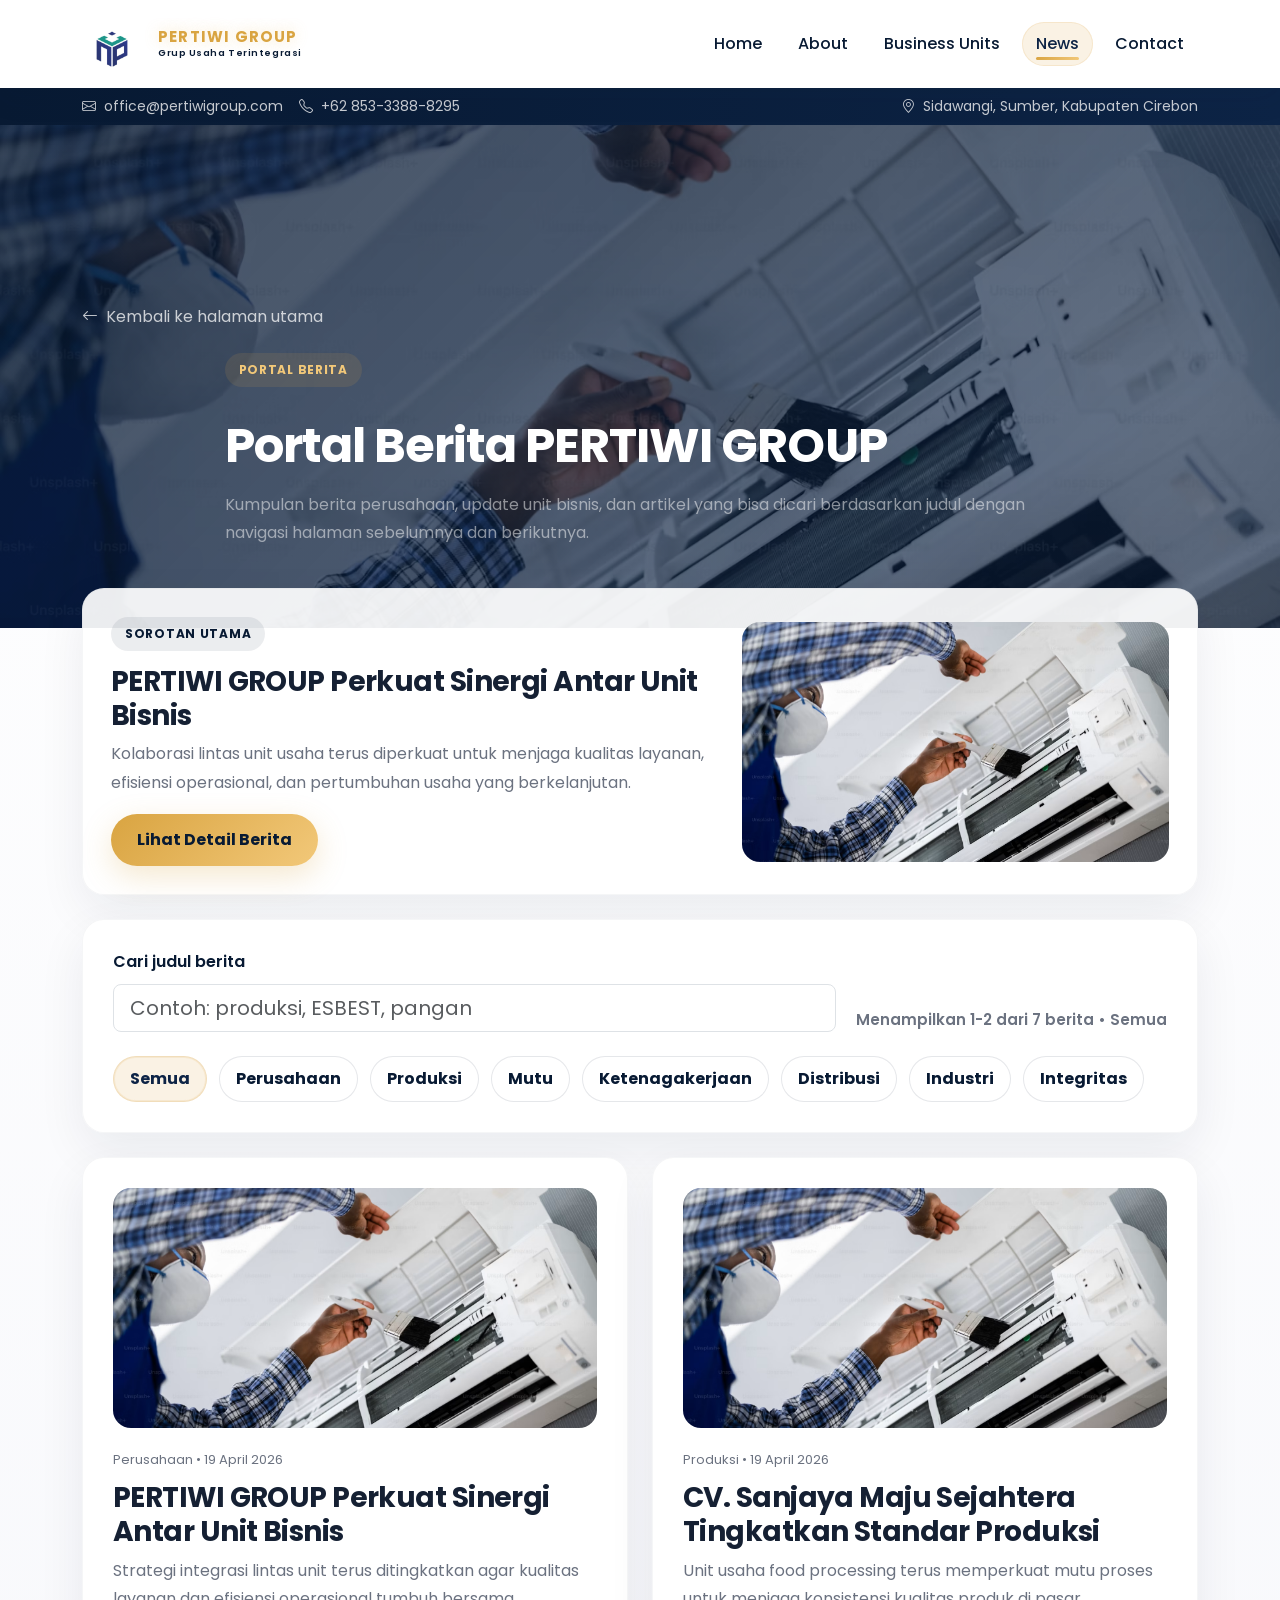
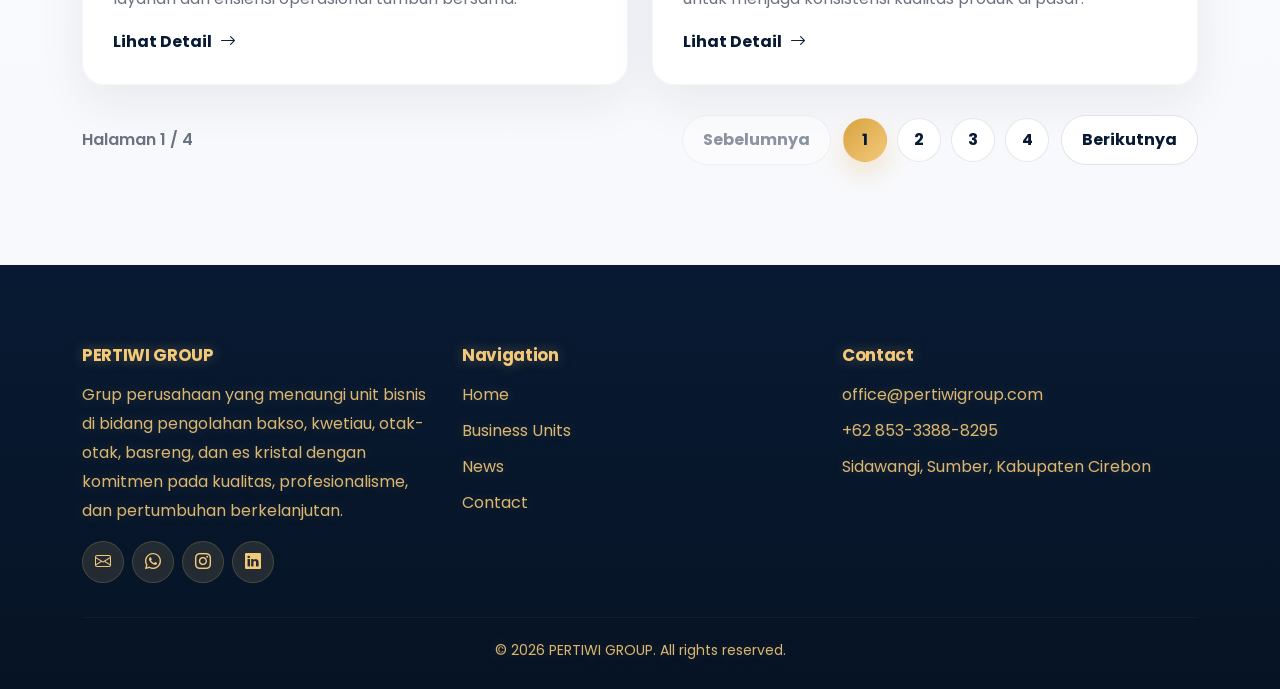
==== commit f4625276: "perbaiki kontak person" ====
--- a/portal-berita.html
+++ b/portal-berita.html
@@ -70,8 +70,8 @@
           <a class="topbar-link" href="mailto:office@pertiwigroup.com">
             <i class="bi bi-envelope me-2"></i>office@pertiwigroup.com
           </a>
-          <a class="topbar-link" href="tel:+6282114113464">
-            <i class="bi bi-telephone me-2"></i>+62 821 1411 3464
+          <a class="topbar-link" href="tel:+6285333888295">
+            <i class="bi bi-telephone me-2"></i>+62 853-3388-8295
           </a>
         </div>
         <div>
@@ -476,7 +476,7 @@
                 ><i class="bi bi-envelope"></i
               ></a>
               <a
-                href="https://wa.me/6282114113464"
+                href="https://wa.me/6285333888295"
                 target="_blank"
                 rel="noopener noreferrer"
                 class="social-btn"
@@ -484,7 +484,7 @@
                 ><i class="bi bi-whatsapp"></i
               ></a>
               <a
-                href="https://wa.me/628533388295"
+                href="https://wa.me/6285333888295"
                 target="_blank"
                 rel="noopener noreferrer"
                 class="social-btn"
@@ -521,8 +521,8 @@
                 >
               </li>
               <li>
-                <a class="footer-contact-link" href="tel:+6282114113464"
-                  >+62 821 1411 3464</a
+                <a class="footer-contact-link" href="tel:+6285333888295"
+                  >+62 853-3388-8295</a
                 >
               </li>
               <li>
--- a/css/style.css
+++ b/css/style.css
@@ -22,6 +22,10 @@
 html,
 body {
   overflow-x: hidden;
+}
+
+body.gallery-lightbox-open {
+  overflow: hidden;
 }
 
 html {
@@ -635,6 +639,23 @@
   padding: 26px;
 }
 
+.service-icon-large {
+  width: 74px;
+  height: 74px;
+  display: inline-flex;
+  align-items: center;
+  justify-content: center;
+  margin-bottom: 20px;
+  border-radius: 22px;
+  background: linear-gradient(
+    135deg,
+    rgba(217, 164, 65, 0.14),
+    rgba(217, 164, 65, 0.3)
+  );
+  color: var(--gold);
+  font-size: 1.75rem;
+}
+
 .business-logo-frame {
   min-height: 210px;
   margin-bottom: 20px;
@@ -778,6 +799,14 @@
 
 .business-summary {
   margin-bottom: 18px;
+}
+
+.service-positioning {
+  margin-bottom: 18px;
+  color: var(--navy);
+  font-size: 0.92rem;
+  font-weight: 600;
+  line-height: 1.6;
 }
 
 .business-points {
@@ -2109,55 +2138,336 @@
   border-bottom: none;
 }
 
-.gallery-card {
+.project-gallery {
   position: relative;
-}
-
-.portfolio-logo-card {
-  background: #ffffff;
-}
-
-.portfolio-logo-card img {
-  object-fit: contain;
-  padding: 34px;
-}
-
-.gallery-card::after {
+  background: #f8fafc;
+}
+
+.gallery-intro {
+  display: flex;
+  align-items: end;
+  justify-content: space-between;
+  gap: 48px;
+  margin-bottom: 30px;
+}
+
+.gallery-intro .section-heading {
+  max-width: 650px;
+}
+
+.gallery-intro .section-heading h2 {
+  margin-bottom: 0;
+}
+
+.gallery-intro-copy {
+  max-width: 430px;
+  margin: 0 0 4px;
+  font-size: 0.96rem;
+}
+
+.gallery-toolbar {
+  display: flex;
+  flex-wrap: wrap;
+  gap: 8px;
+  padding: 6px 0 24px;
+}
+
+.gallery-filter {
+  display: inline-flex;
+  align-items: center;
+  gap: 8px;
+  min-height: 40px;
+  padding: 9px 14px;
+  border: 1px solid rgba(8, 26, 51, 0.12);
+  border-radius: 6px;
+  background: #fff;
+  color: var(--navy);
+  font-size: 0.8rem;
+  font-weight: 700;
+  transition: background-color 0.2s ease, border-color 0.2s ease, color 0.2s ease;
+}
+
+.gallery-filter:hover,
+.gallery-filter.is-active {
+  border-color: var(--navy);
+  background: var(--navy);
+  color: #fff;
+}
+
+.work-gallery-grid {
+  display: grid;
+  grid-template-columns: 1.1fr 0.9fr 0.9fr;
+  grid-template-rows: 250px 250px;
+  gap: 14px;
+}
+
+.work-shot {
+  position: relative;
+  overflow: hidden;
+  min-width: 0;
+  background: var(--navy);
+  isolation: isolate;
+}
+
+.work-shot::after {
+  content: "";
+  position: absolute;
+  z-index: -1;
+  inset: 0;
+  background: linear-gradient(180deg, rgba(8, 26, 51, 0.02) 20%, rgba(8, 26, 51, 0.9) 100%);
+  transition: opacity 0.3s ease;
+}
+
+.work-shot img {
+  width: 100%;
+  height: 100%;
+  display: block;
+  object-fit: cover;
+  transition: transform 0.55s ease, filter 0.3s ease;
+}
+
+.work-shot:hover img {
+  transform: scale(1.055);
+  filter: saturate(1.08);
+}
+
+.work-shot:hover::after {
+  opacity: 0.84;
+}
+
+.work-shot-featured {
+  grid-row: span 2;
+}
+
+.work-shot-portrait {
+  grid-row: span 2;
+}
+
+.work-shot-wide {
+  grid-column: 3;
+}
+
+.work-shot-detail {
+  grid-column: 3;
+}
+
+[data-gallery-hidden="true"] {
+  display: none;
+}
+
+.work-gallery-grid.is-filtered {
+  grid-template-columns: repeat(2, minmax(0, 1fr));
+  grid-template-rows: 300px;
+}
+
+.work-gallery-grid.is-filtered .work-shot {
+  grid-column: auto;
+  grid-row: auto;
+  min-height: 300px;
+}
+
+.gallery-archive-grid {
+  display: grid;
+  grid-template-columns: repeat(4, minmax(0, 1fr));
+  gap: 14px;
+  margin-top: 14px;
+}
+
+.gallery-archive-card {
+  position: relative;
+  min-height: 180px;
+  overflow: hidden;
+  background: var(--navy);
+}
+
+.gallery-archive-card::after {
   content: "";
   position: absolute;
   inset: 0;
-  background: linear-gradient(
-    180deg,
-    transparent 30%,
-    rgba(8, 26, 51, 0.88) 100%
-  );
+  background: linear-gradient(180deg, transparent 30%, rgba(8, 26, 51, 0.88) 100%);
   pointer-events: none;
 }
 
-.gallery-caption {
+.gallery-archive-card img {
+  width: 100%;
+  height: 100%;
   position: absolute;
-  right: 0;
-  bottom: 0;
-  left: 0;
+  inset: 0;
+  object-fit: cover;
+  transition: transform 0.45s ease;
+}
+
+.gallery-archive-card:hover img {
+  transform: scale(1.06);
+}
+
+.gallery-archive-card:hover .gallery-expand,
+.gallery-archive-card .gallery-expand:focus-visible {
+  opacity: 1;
+}
+
+.gallery-archive-card span {
+  position: absolute;
   z-index: 1;
-  padding: 22px;
-}
-
-.gallery-caption span {
-  display: inline-block;
-  margin-bottom: 10px;
-  color: rgba(242, 200, 121, 0.92);
-  font-size: 0.78rem;
+  right: 14px;
+  bottom: 12px;
+  left: 14px;
+  color: #fff;
+  font-size: 0.72rem;
   font-weight: 700;
   letter-spacing: 0.08em;
   text-transform: uppercase;
 }
 
-.gallery-caption h4 {
-  color: #fff;
-  font-size: 1.02rem;
-  line-height: 1.5;
+.work-shot-content {
+  position: absolute;
+  right: 20px;
+  bottom: 18px;
+  left: 20px;
+  color: #fff;
+  pointer-events: none;
+}
+
+.work-shot-index {
+  display: block;
+  margin-bottom: 8px;
+  color: var(--gold-2);
+  font-size: 0.71rem;
+  font-weight: 700;
+  letter-spacing: 0.12em;
+  text-transform: uppercase;
+}
+
+.work-shot h3 {
   margin: 0;
+  color: #fff;
+  font-size: 1.05rem;
+  line-height: 1.35;
+}
+
+.work-shot-featured h3 {
+  max-width: 390px;
+  font-size: 1.45rem;
+}
+
+.work-shot p {
+  max-width: 420px;
+  margin: 9px 0 0;
+  color: rgba(255, 255, 255, 0.78);
+  font-size: 0.82rem;
+  line-height: 1.55;
+}
+
+.gallery-expand,
+.gallery-lightbox-close {
+  display: inline-flex;
+  align-items: center;
+  justify-content: center;
+  width: 40px;
+  height: 40px;
+  border: 1px solid rgba(255, 255, 255, 0.5);
+  border-radius: 50%;
+  background: rgba(8, 26, 51, 0.5);
+  color: #fff;
+  transition: background-color 0.2s ease, transform 0.2s ease;
+}
+
+.gallery-expand {
+  position: absolute;
+  z-index: 2;
+  top: 14px;
+  right: 14px;
+  opacity: 0;
+}
+
+.work-shot:hover .gallery-expand,
+.gallery-expand:focus-visible {
+  opacity: 1;
+}
+
+.gallery-expand:hover,
+.gallery-lightbox-close:hover {
+  background: var(--gold);
+  color: var(--navy);
+  transform: scale(1.06);
+}
+
+.gallery-process {
+  display: grid;
+  grid-template-columns: repeat(4, 1fr);
+  margin-top: 14px;
+  border-top: 1px solid rgba(8, 26, 51, 0.12);
+  border-bottom: 1px solid rgba(8, 26, 51, 0.12);
+}
+
+.gallery-process > div {
+  min-height: 112px;
+  display: grid;
+  align-content: center;
+  grid-template-columns: 38px 1fr;
+  column-gap: 12px;
+  padding: 18px;
+  border-right: 1px solid rgba(8, 26, 51, 0.12);
+}
+
+.gallery-process > div:last-child {
+  border-right: 0;
+}
+
+.gallery-process span {
+  grid-row: span 2;
+  color: var(--gold);
+  font-size: 0.76rem;
+  font-weight: 700;
+}
+
+.gallery-process strong {
+  color: var(--navy);
+  font-size: 0.87rem;
+}
+
+.gallery-process small {
+  color: var(--muted);
+  font-size: 0.72rem;
+  line-height: 1.45;
+}
+
+.gallery-lightbox {
+  position: fixed;
+  z-index: 1100;
+  inset: 0;
+  display: flex;
+  align-items: center;
+  justify-content: center;
+  padding: 32px;
+  background: rgba(3, 11, 23, 0.94);
+  opacity: 0;
+  pointer-events: none;
+  transition: opacity 0.22s ease;
+}
+
+.gallery-lightbox.is-open {
+  opacity: 1;
+  pointer-events: auto;
+}
+
+.gallery-lightbox-figure {
+  width: min(100%, 1100px);
+  max-height: calc(100vh - 64px);
+  margin: 0;
+}
+
+.gallery-lightbox-figure img {
+  width: 100%;
+  max-height: calc(100vh - 64px);
+  display: block;
+  object-fit: contain;
+}
+
+.gallery-lightbox-close {
+  position: absolute;
+  top: 18px;
+  right: 18px;
 }
 
 @media (max-width: 991.98px) {
@@ -2357,9 +2667,113 @@
   .article-sidebar .premium-card {
     position: static;
   }
+
+  .gallery-intro {
+    align-items: flex-start;
+    flex-direction: column;
+    gap: 12px;
+  }
+
+  .gallery-intro-copy {
+    max-width: 680px;
+  }
+
+  .work-gallery-grid {
+    grid-template-columns: 1.1fr 0.9fr;
+    grid-template-rows: 250px 250px 220px;
+  }
+
+  .work-shot-featured,
+  .work-shot-portrait {
+    grid-row: span 2;
+  }
+
+  .work-shot-wide {
+    grid-column: 1;
+    grid-row: 3;
+  }
+
+  .work-shot-detail {
+    grid-column: 2;
+    grid-row: 3;
+  }
+
+  .gallery-process > div {
+    grid-template-columns: 30px 1fr;
+    padding: 16px 12px;
+  }
 }
 
 @media (max-width: 767.98px) {
+  .project-gallery {
+    padding-top: 64px;
+    padding-bottom: 64px;
+  }
+
+  .gallery-toolbar {
+    flex-wrap: nowrap;
+    overflow-x: auto;
+    margin-right: -12px;
+    padding-right: 12px;
+  }
+
+  .gallery-filter {
+    flex: 0 0 auto;
+  }
+
+  .work-gallery-grid {
+    display: grid;
+    grid-template-columns: 1fr;
+    grid-template-rows: repeat(4, 260px);
+    gap: 10px;
+  }
+
+  .work-gallery-grid.is-filtered {
+    grid-template-columns: 1fr;
+    grid-template-rows: repeat(2, 260px);
+  }
+
+  .work-gallery-grid.is-filtered .work-shot {
+    min-height: 260px;
+  }
+
+  .work-shot-featured,
+  .work-shot-portrait,
+  .work-shot-wide,
+  .work-shot-detail {
+    grid-column: auto;
+    grid-row: auto;
+  }
+
+  .work-shot-featured h3 {
+    font-size: 1.2rem;
+  }
+
+  .gallery-expand {
+    opacity: 1;
+  }
+
+  .gallery-process {
+    grid-template-columns: 1fr 1fr;
+  }
+
+  .gallery-process > div:nth-child(2) {
+    border-right: 0;
+  }
+
+  .gallery-process > div:nth-child(-n + 2) {
+    border-bottom: 1px solid rgba(8, 26, 51, 0.12);
+  }
+
+  .gallery-lightbox {
+    padding: 18px;
+  }
+
+  .gallery-lightbox-figure,
+  .gallery-lightbox-figure img {
+    max-height: calc(100vh - 36px);
+  }
+
   #contact .row.g-5 {
     margin-right: -12px;
     margin-left: -12px;
@@ -2693,10 +3107,6 @@
     height: 250px;
   }
 
-  .gallery-caption {
-    padding: 18px;
-  }
-
   .footer-section {
     padding-top: 64px;
   }
@@ -2713,6 +3123,27 @@
 
   .career-apply-email {
     padding: 12px 11px;
+  }
+}
+
+@media (max-width: 991.98px) {
+  .gallery-archive-grid {
+    grid-template-columns: repeat(2, minmax(0, 1fr));
+  }
+}
+
+@media (max-width: 767.98px) {
+  .gallery-archive-grid {
+    grid-template-columns: 1fr;
+    gap: 10px;
+  }
+
+  .gallery-archive-card {
+    min-height: 220px;
+  }
+
+  .gallery-archive-card .gallery-expand {
+    opacity: 1;
   }
 }
 
